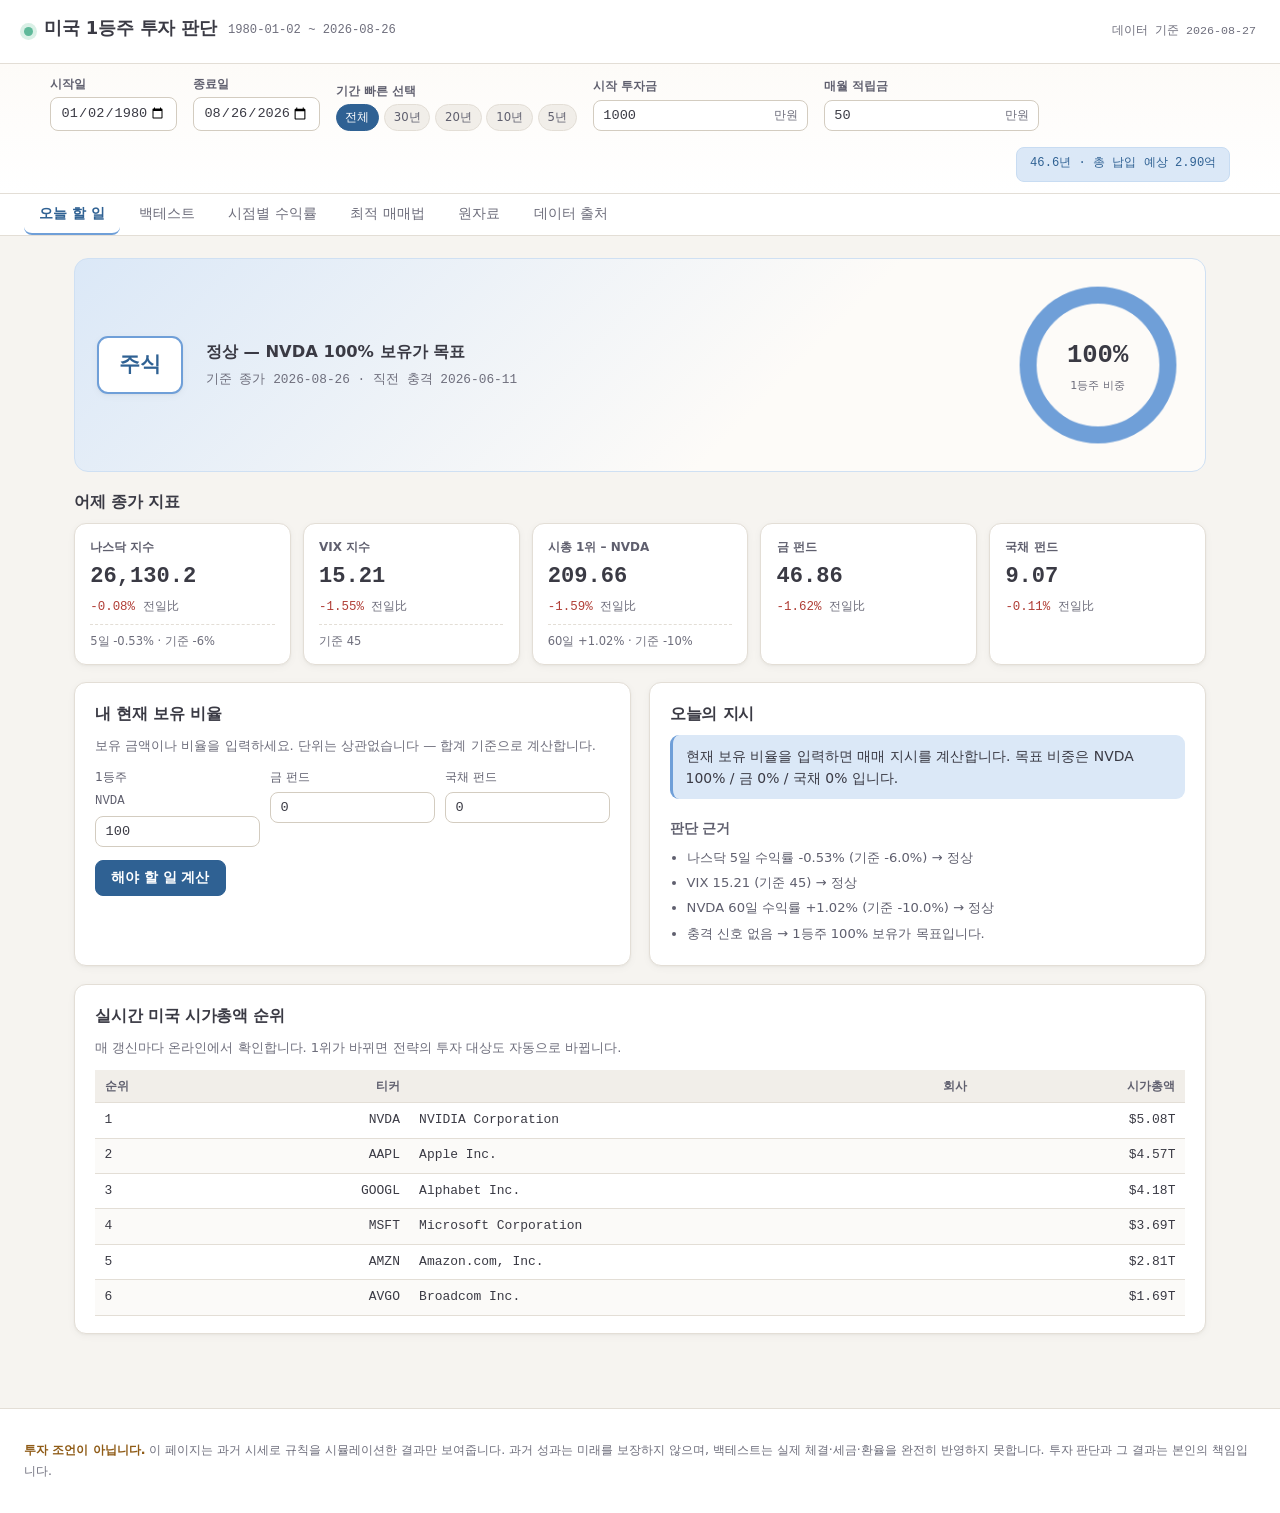
==== docs/index.html @ 1fb5ade5 "GitHub Pages 배포: 백테스트 엔진을 브라우저로 이식 Pages 는 정적 파일만 서빙하므로 Flask API 를 쓸 수 없습니다. 결과를 미리 구워 박제하면 파라미터를 못" ====
<!doctype html>
<html lang="ko">
<head>
<meta charset="utf-8">
<meta name="viewport" content="width=device-width, initial-scale=1">
<title>1등주 투자 판단 대시보드</title>
<link rel="stylesheet" href="style.css">
</head>
<body>

<header class="topbar">
  <div class="brand">
    <span class="dot"></span>
    <h1>미국 1등주 투자 판단</h1>
    <span class="sub" id="panelRange">데이터 적재 중…</span>
  </div>
  <div class="topActions">
    <span class="built" id="builtAt"></span>
    <button id="btnRefresh" class="ghost">시세 새로 받기</button>
  </div>
</header>

<div class="settings">
  <div class="settingsInner">
    <label class="setField"><span>시작일</span>
      <input type="date" id="gStart"></label>
    <label class="setField"><span>종료일</span>
      <input type="date" id="gEnd"></label>
    <div class="setField" style="min-width:auto">
      <span>기간 빠른 선택</span>
      <div class="quick" id="quickRange">
        <button data-years="0">전체</button>
        <button data-years="30">30년</button>
        <button data-years="20">20년</button>
        <button data-years="10">10년</button>
        <button data-years="5">5년</button>
      </div>
    </div>
    <label class="setField"><span>시작 투자금</span>
      <div class="unit"><input type="number" id="gInitial" min="0" step="10" value="1000"><em>만원</em></div></label>
    <label class="setField"><span>매월 적립금</span>
      <div class="unit"><input type="number" id="gMonthly" min="0" step="10" value="50"><em>만원</em></div></label>
    <div class="setSummary" id="setSummary">–</div>
  </div>
</div>

<nav class="tabs">
  <button class="tab active" data-tab="today">오늘 할 일</button>
  <button class="tab" data-tab="backtest">백테스트</button>
  <button class="tab" data-tab="timeline">시점별 수익률</button>
  <button class="tab" data-tab="best">최적 매매법</button>
  <button class="tab" data-tab="raw">원자료</button>
  <button class="tab" data-tab="data">데이터 출처</button>
</nav>

<main>

<!-- ══════════════════════════════════════ 오늘 할 일 ══════════════════════ -->
<section class="panel active" id="tab-today">

  <div class="stateHero" id="stateHero">
    <div class="stateBadge" id="stateBadge">…</div>
    <div class="stateText">
      <div class="stateLine" id="stateLine">불러오는 중…</div>
      <div class="stateMeta" id="stateMeta"></div>
    </div>
    <div class="targetRing">
      <canvas id="ringCanvas" width="180" height="180"></canvas>
      <div class="ringLabel"><span id="ringPct">–</span><small>1등주 비중</small></div>
    </div>
  </div>

  <h2>어제 종가 지표</h2>
  <div class="cards" id="indicatorCards"></div>

  <div class="split">
    <div class="box">
      <h2>내 현재 보유 비율</h2>
      <p class="hint">보유 금액이나 비율을 입력하세요. 단위는 상관없습니다 — 합계 기준으로 계산합니다.</p>
      <div class="holdRow">
        <label>1등주 <span id="holdLeaderName" class="mono"></span>
          <input type="number" id="hStock" value="100" min="0" step="any"></label>
        <label>금 펀드
          <input type="number" id="hGold" value="0" min="0" step="any"></label>
        <label>국채 펀드
          <input type="number" id="hBond" value="0" min="0" step="any"></label>
      </div>
      <button id="btnCalcAction" class="primary">해야 할 일 계산</button>
    </div>

    <div class="box">
      <h2>오늘의 지시</h2>
      <ul class="actions" id="actionList"></ul>
      <h3>판단 근거</h3>
      <ul class="reasons" id="reasonList"></ul>
    </div>
  </div>

  <div class="box">
    <h2>실시간 미국 시가총액 순위</h2>
    <p class="hint">매 갱신마다 온라인에서 확인합니다. 1위가 바뀌면 전략의 투자 대상도 자동으로 바뀝니다.</p>
    <table class="tbl" id="capTable"><tbody></tbody></table>
  </div>
</section>

<!-- ══════════════════════════════════════ 백테스트 ═══════════════════════ -->
<section class="panel" id="tab-backtest">
  <div class="box controls">
    <h2>매매 규칙</h2>
    <div class="presets" id="presetRow"></div>
    <p class="hint" id="presetNote"></p>
    <div class="grid" id="paramGrid"></div>
    <div class="ctlRow">
      <button id="btnRun" class="primary">백테스트 실행</button>
      <button id="btnReset" class="ghost">규칙 기본값</button>
      <span class="hint" id="btStatus"></span>
    </div>
    <p class="hint">기간·투자금·적립금은 위쪽 <b>공통 설정</b>에서 바꿉니다.</p>
  </div>

  <div class="metrics" id="btMetrics"></div>

  <div class="box">
    <div class="chartHead">
      <h2>자산 성장 곡선</h2>
      <div class="legend" id="chartLegend"></div>
      <label class="chk"><input type="checkbox" id="logScale" checked> 로그 축</label>
    </div>
    <canvas id="mainChart" height="380"></canvas>
    <p class="hint">회색 음영은 회피(금·국채) 구간입니다. 차트를 클릭하면 그 시점부터 시작했을 때의 성과를 계산합니다.</p>
  </div>

  <div class="box" id="pointBox" hidden>
    <h2>선택 시점 <span id="pointDate" class="mono"></span> 부터 시작했다면</h2>
    <div class="metrics" id="pointMetrics"></div>
  </div>

  <div class="box">
    <h2>연도별 성과</h2>
    <canvas id="yearChart" height="200"></canvas>
  </div>

  <div class="box">
    <h2>10년 단위로 쪼개보면</h2>
    <p class="hint">전체 기간 숫자 하나는 많은 것을 숨깁니다. 이 표가 진짜 이야기입니다.</p>
    <div class="scroll"><table class="tbl" id="decadeTable"></table></div>
  </div>

  <div class="box">
    <h2>최근 매매 내역</h2>
    <div class="scroll"><table class="tbl" id="tradeTable"></table></div>
  </div>
</section>

<!-- ══════════════════════════════════════ 시점별 ═════════════════════════ -->
<section class="panel" id="tab-timeline">
  <div class="box">
    <h2>언제 시작했느냐에 따른 결과</h2>
    <p class="hint">각 연도 첫 거래일에 1천만원으로 시작하고 매월 50만원씩 적립했을 때, 오늘까지의 결과입니다.
      행을 클릭하면 상세를 봅니다. 맨 오른쪽 <b>차이</b> 열은 최종 평가액 기준이고,
      <b>전략 CAGR</b> 은 시간가중이라 두 값의 승패가 갈릴 수 있습니다 —
      계좌가 가장 컸던 시기에 어느 쪽이 잘했느냐의 차이입니다.</p>
    <button id="btnTimeline" class="primary">계산하기</button>
    <span class="hint" id="tlStatus"></span>
    <div class="scroll"><table class="tbl" id="timelineTable"></table></div>
  </div>
</section>

<!-- ══════════════════════════════════════ 최적 매매법 ════════════════════ -->
<section class="panel" id="tab-best">
  <div class="box">
    <h2>과거 기록이 지지하는 매매법</h2>
    <p class="hint">
      학습구간에서만 규칙을 찾고, 탐색이 한 번도 보지 않은 검증구간에서 다시 채점했습니다.
      두 구간 모두에서 살아남은 규칙만 위에 옵니다.
    </p>
    <div id="optSummary"></div>
    <div id="verdict"></div>
    <h3>목표별 최적 규칙</h3>
    <div class="metrics" id="pickCards"></div>
    <h3>수익과 낙폭의 맞바꿈 (파레토 프론티어)</h3>
    <canvas id="frontierChart" height="300"></canvas>
    <p class="hint">점 하나가 규칙 하나입니다. 오른쪽 위로 갈수록 좋습니다.
      ✕ 는 아무 규칙 없이 그냥 들고 있었을 때의 위치입니다.</p>
    <h3>검증구간까지 살아남은 상위 규칙</h3>
    <div class="scroll"><table class="tbl" id="optTable"></table></div>
  </div>
  <div class="box">
    <h2>아무것도 하지 않았다면 (벤치마크)</h2>
    <div class="scroll"><table class="tbl" id="benchTable"></table></div>
  </div>
</section>

<!-- ══════════════════════════════════════ 원자료 ═════════════════════════ -->
<section class="panel" id="tab-raw">
  <div class="box">
    <h2>날짜별 지표 원자료</h2>
    <p class="hint">모든 값은 <b>종가</b> 기준입니다. 각 지표마다 종가 · <b>전일 대비</b> ·
      <b>최고점 대비</b>(그 지표의 역대 최고 종가 대비 몇 % 아래인지)를 보여줍니다.
      1등주는 종목이 바뀌므로 <b>해당 종목 자신의 기록</b>에 대해 계산합니다.
      최고점은 보고 있는 구간이 아니라 <b>전체 기록</b> 기준이라, 페이지를 넘겨도 뜻이 같습니다.</p>
    <div class="rawBar">
      <label class="setField"><span>표시 시작일</span><input type="date" id="rawStart"></label>
      <label class="setField"><span>표시 종료일</span><input type="date" id="rawEnd"></label>
      <label class="setField"><span>한 페이지</span>
        <select id="rawPer">
          <option value="50">50행</option>
          <option value="100" selected>100행</option>
          <option value="250">250행</option>
          <option value="500">500행</option>
        </select></label>
      <button id="rawLoad" class="primary">불러오기</button>
      <button id="rawCsv" class="ghost">CSV 내려받기</button>
      <span class="hint" id="rawStatus"></span>
    </div>
    <p class="hint">
      <span class="dot-sig s"></span>보라색 행 = 그날 종가 기준 <b>회피 신호</b>,
      <span class="dot-sig t"></span>붉은 행 = <b>1등주 급락 신호</b>.
      신호는 위쪽 매매 규칙 설정을 따릅니다.
    </p>
    <div class="scroll"><table class="tbl" id="rawTable"></table></div>
    <div class="pager" id="rawPager"></div>
  </div>
</section>

<!-- ══════════════════════════════════════ 데이터 ═════════════════════════ -->
<section class="panel" id="tab-data">
  <div class="box">
    <h2>지표 원천</h2>
    <p class="hint" id="provider"></p>
    <div class="scroll"><table class="tbl" id="provTable"></table></div>
  </div>
  <div class="box warn">
    <h2>데이터에 대한 정직한 한계</h2>
    <ul id="caveatList"></ul>
  </div>
  <div class="box">
    <h2>시가총액 1위 교체 이력</h2>
    <p class="hint" id="leaderNote"></p>
    <div class="scroll"><table class="tbl" id="leaderTable"></table></div>
  </div>
</section>

</main>

<footer>
  <p><strong>투자 조언이 아닙니다.</strong> 이 페이지는 과거 시세로 규칙을 시뮬레이션한 결과만 보여줍니다.
     과거 성과는 미래를 보장하지 않으며, 백테스트는 실제 체결·세금·환율을 완전히 반영하지 못합니다.
     투자 판단과 그 결과는 본인의 책임입니다.</p>
</footer>

<script src="engine.js"></script>
<script src="backend.js"></script>
<script src="app.js"></script>
</body>
</html>
---- docs/style.css ----
:root{
  /* ── pastel surfaces ─────────────────────────────────────── */
  --bg:#f6f4f0;          /* warm paper */
  --bg2:#ffffff;         /* cards */
  --bg3:#f1eee9;         /* inset panels */
  --line:#e3ded6;
  --line2:#d3ccc0;

  /* text kept dark enough to read comfortably on the pastels */
  --fg:#3a3a44;          /* 10.2:1 on --bg */
  --fg2:#5f5f6e;         /*  6.4:1 */
  --fg3:#6e6e7c;         /*  4.6:1 - the small print still has to clear AA */

  /* Two shades per hue. The pastel is for fills, borders and chart bands; the
     -ink pair is what any *text* or thin chart line uses, because a 2.4:1
     peach on white is a pretty colour and an unreadable number. */
  --accent:#6f9fd8;      --accent-ink:#2f6193;   /* sky   – 주식 / 기본 */
  --accent-soft:#dbe8f7;
  --accent2:#5fb99a;     --accent2-ink:#2b7a5f;  /* mint  – 국채 / 좋음 */
  --accent2-soft:#d9f0e6;
  --shelter:#9b8ed4;     --shelter-ink:#5b4c9b;  /* lavender – 회피 */
  --shelter-soft:#e6e1f7;
  --warn:#d99b56;        --warn-ink:#8f5b16;     /* peach – 주의 / 금 */
  --warn-soft:#fbe9d6;
  --up:#4aa383;          --up-ink:#1f7757;
  --up-soft:#dcf0e8;
  --down:#d4756f;        --down-ink:#b03d35;
  --down-soft:#fadfdd;
  --gold:#c9a961;

  --shadow:0 1px 2px rgba(60,50,40,.05), 0 2px 8px rgba(60,50,40,.04);
  --mono:ui-monospace,"SF Mono",Menlo,Consolas,"D2Coding",monospace;
}
*{box-sizing:border-box}
html,body{margin:0;padding:0}
body{
  background:var(--bg); color:var(--fg);
  font-family:Pretendard,-apple-system,BlinkMacSystemFont,"Malgun Gothic","맑은 고딕",
    "Apple SD Gothic Neo",system-ui,sans-serif;
  font-size:15px; line-height:1.62; -webkit-font-smoothing:antialiased;
}
h1,h2,h3,h4{margin:0 0 .5rem; font-weight:650; letter-spacing:-.012em}
h1{font-size:1.12rem}
h2{font-size:1rem}
h3{font-size:.85rem; color:var(--fg2); margin-top:1.1rem}
.mono{font-family:var(--mono)}
.hint{color:var(--fg3); font-size:.82rem; margin:.25rem 0 .75rem}
.hint b{color:var(--fg2)}

/* ── top bar ───────────────────────────────────────────────── */
.topbar{
  display:flex; justify-content:space-between; align-items:center;
  padding:.8rem 1.5rem; border-bottom:1px solid var(--line);
  background:var(--bg2); position:sticky; top:0; z-index:30;
}
.brand{display:flex; align-items:center; gap:.7rem}
.dot{width:9px;height:9px;border-radius:50%;background:var(--accent2);
  box-shadow:0 0 0 4px var(--accent2-soft)}
.brand .sub{color:var(--fg3); font-size:.76rem; font-family:var(--mono)}

/* ── global investment settings ────────────────────────────── */
.settings{
  background:linear-gradient(180deg,#fdfbf8,var(--bg2));
  border-bottom:1px solid var(--line); padding:.7rem 1.5rem;
  position:sticky; top:56px; z-index:29;
}
.settingsInner{
  max-width:1180px; margin:0 auto;
  display:flex; gap:1rem; align-items:flex-end; flex-wrap:wrap;
}
.setField{display:flex; flex-direction:column; gap:.22rem; min-width:118px}
.setField > span{font-size:.72rem; color:var(--fg2); font-weight:600}
.setField .unit{position:relative; display:flex; align-items:center}
.setField .unit input{padding-right:2.4rem}
.setField .unit em{
  position:absolute; right:.6rem; font-style:normal; font-size:.74rem;
  color:var(--fg3); pointer-events:none;
}
.quick{display:flex; gap:.3rem; flex-wrap:wrap}
.quick button{
  padding:.3rem .55rem; font-size:.73rem; border-radius:14px;
  background:var(--bg3); border:1px solid var(--line); color:var(--fg2);
}
.quick button:hover{background:var(--accent-soft); border-color:var(--accent)}
.quick button.on{background:var(--accent-ink); border-color:var(--accent-ink); color:#fff}
.setSummary{
  margin-left:auto; font-size:.76rem; color:var(--accent-ink);
  background:var(--accent-soft); border:1px solid #c8dcf2;
  padding:.42rem .8rem; border-radius:8px; font-family:var(--mono);
}

/* ── tabs ──────────────────────────────────────────────────── */
.tabs{
  display:flex; gap:.2rem; padding:0 1.5rem; background:var(--bg2);
  border-bottom:1px solid var(--line); position:sticky; top:118px; z-index:28;
  overflow-x:auto;
}
.tab{
  background:none; border:0; border-bottom:2.5px solid transparent;
  color:var(--fg3); padding:.62rem .95rem; cursor:pointer; font-size:.88rem;
  font-family:inherit; white-space:nowrap; font-weight:500;
}
.tab:hover{color:var(--fg2); background:var(--bg3)}
.tab.active{color:var(--accent-ink); border-bottom-color:var(--accent); font-weight:650}

main{max-width:1180px; margin:0 auto; padding:1.4rem 1.5rem 2rem}
.panel{display:none}
.panel.active{display:block}

.box{
  background:var(--bg2); border:1px solid var(--line); border-radius:12px;
  padding:1.1rem 1.25rem; margin-bottom:1.1rem; box-shadow:var(--shadow);
}
.box.warn{border-color:#ecd9bd; background:#fdf8f0}
.split{display:grid; grid-template-columns:1fr 1fr; gap:1.1rem}
@media(max-width:860px){.split{grid-template-columns:1fr}}

/* ── state hero ────────────────────────────────────────────── */
.stateHero{
  display:flex; align-items:center; gap:1.4rem; flex-wrap:wrap;
  background:linear-gradient(135deg,var(--accent-soft),#fdfbf8 62%);
  border:1px solid #cfe0f3; border-radius:14px; padding:1.3rem 1.4rem;
  margin-bottom:1.1rem;
}
.stateBadge{
  font-size:1.3rem; font-weight:700; padding:.65rem 1.25rem; border-radius:11px;
  background:var(--bg2); border:2px solid var(--accent); color:var(--accent-ink);
  white-space:nowrap; box-shadow:var(--shadow);
}
.stateBadge.shelter{border-color:var(--shelter); color:var(--shelter-ink)}
.stateBadge.partial{border-color:var(--warn); color:var(--warn-ink)}
.stateText{flex:1; min-width:250px}
.stateLine{font-size:1.02rem; font-weight:600}
.stateMeta{color:var(--fg3); font-size:.8rem; font-family:var(--mono); margin-top:.28rem}
.targetRing{position:relative; width:170px; height:170px}
.ringLabel{
  position:absolute; inset:0; display:flex; flex-direction:column;
  align-items:center; justify-content:center; pointer-events:none;
}
.ringLabel span{font-size:1.6rem; font-weight:700; font-family:var(--mono)}
.ringLabel small{color:var(--fg3); font-size:.7rem}

/* ── indicator cards ───────────────────────────────────────── */
.cards{display:grid; grid-template-columns:repeat(auto-fit,minmax(190px,1fr));
  gap:.75rem; margin-bottom:1.1rem}
.card{
  background:var(--bg2); border:1px solid var(--line); border-radius:12px;
  padding:.85rem .95rem; box-shadow:var(--shadow);
}
.card.hit{border-color:var(--down); background:var(--down-soft)}
.card .k{color:var(--fg2); font-size:.75rem; font-weight:600}
.card .v{font-size:1.38rem; font-weight:700; font-family:var(--mono); margin:.12rem 0}
.card .d{font-size:.78rem; font-family:var(--mono)}
.card .rule{color:var(--fg3); font-size:.72rem; margin-top:.45rem;
  border-top:1px dashed var(--line); padding-top:.4rem}
.up{color:var(--up-ink)} .down{color:var(--down-ink)} .warnc{color:var(--warn-ink)}
.tag{display:inline-block; font-size:.67rem; padding:.05rem .42rem; border-radius:5px;
  background:var(--bg3); color:var(--fg3); margin-left:.3rem; font-family:var(--mono)}
.tag.proxy{background:var(--warn-soft); color:var(--warn-ink)}

/* ── forms ─────────────────────────────────────────────────── */
.holdRow{display:grid; grid-template-columns:repeat(3,1fr); gap:.6rem; margin-bottom:.8rem}
.holdRow label,.ctlRow label,.grid label{
  display:flex; flex-direction:column; gap:.24rem; font-size:.77rem; color:var(--fg2)}
input,select{
  background:var(--bg2); border:1px solid var(--line2); color:var(--fg);
  border-radius:8px; padding:.44rem .6rem; font-family:var(--mono); font-size:.85rem;
  width:100%;
}
input:focus,select:focus{outline:none; border-color:var(--accent);
  box-shadow:0 0 0 3px var(--accent-soft)}
button{font-family:inherit; cursor:pointer; border-radius:8px; font-size:.85rem;
  padding:.5rem .95rem; border:1px solid var(--line2); background:var(--bg2);
  color:var(--fg2); transition:background .12s,border-color .12s}
button.primary{background:var(--accent-ink); border-color:var(--accent-ink); color:#fff; font-weight:600}
button.primary:hover{background:#25527f}
button.ghost:hover{background:var(--bg3); color:var(--fg)}

.actions{list-style:none; padding:0; margin:0}
.actions li{
  padding:.6rem .8rem; border-radius:9px; margin-bottom:.45rem; font-size:.87rem;
  border-left:3px solid var(--fg3); background:var(--bg3);
}
.actions li.buy{border-left-color:var(--up); background:var(--up-soft)}
.actions li.sell{border-left-color:var(--down); background:var(--down-soft)}
.actions li.hold{border-left-color:var(--accent2); background:var(--accent2-soft)}
.actions li.info{border-left-color:var(--accent); background:var(--accent-soft)}
.reasons{margin:.3rem 0 0; padding-left:1.05rem; color:var(--fg2); font-size:.82rem}
.reasons li{margin-bottom:.25rem}

/* ── metrics ───────────────────────────────────────────────── */
.metrics{display:grid; grid-template-columns:repeat(auto-fit,minmax(152px,1fr));
  gap:.7rem; margin-bottom:1.1rem}
.metric{background:var(--bg2); border:1px solid var(--line); border-radius:11px;
  padding:.72rem .85rem; box-shadow:var(--shadow)}
.metric .k{color:var(--fg2); font-size:.72rem; font-weight:600}
.metric .v{font-size:1.14rem; font-weight:700; font-family:var(--mono)}
.metric .s{font-size:.71rem; color:var(--fg3); font-family:var(--mono)}

/* ── presets ───────────────────────────────────────────────── */
.presets{display:flex; gap:.5rem; flex-wrap:wrap; margin-bottom:.4rem}
.preset{
  background:var(--bg3); border:1px solid var(--line); color:var(--fg2);
  padding:.45rem .85rem; border-radius:20px; font-size:.8rem; text-align:left;
}
.preset:hover{background:var(--accent-soft); border-color:var(--accent)}
.preset.on{background:var(--accent-ink); border-color:var(--accent-ink); color:#fff; font-weight:600}
.preset small{display:block; font-size:.67rem; opacity:.8; font-family:var(--mono)}

/* ── verdict callout ───────────────────────────────────────── */
.verdict{border-left:3px solid var(--accent); background:var(--accent-soft);
  padding:.85rem 1rem; border-radius:0 10px 10px 0; margin:.8rem 0; font-size:.87rem}
.verdict h4{margin:0 0 .4rem; font-size:.88rem; color:var(--accent-ink)}
.verdict.caution{border-left-color:var(--warn); background:var(--warn-soft)}
.verdict.caution h4{color:var(--warn-ink)}
.verdict ul{margin:.4rem 0 0; padding-left:1.05rem; color:var(--fg2)}
.verdict li{margin-bottom:.32rem}
.pickCard{border-left:3px solid var(--accent2)}
.pickCard .p{font-family:var(--mono); font-size:.67rem; color:var(--fg3);
  margin-top:.4rem; line-height:1.45; word-break:break-all}

/* ── charts ────────────────────────────────────────────────── */
.chartHead{display:flex; align-items:center; gap:1rem; flex-wrap:wrap; margin-bottom:.6rem}
.chartHead h2{margin:0}
.legend{display:flex; gap:.8rem; flex-wrap:wrap; font-size:.76rem; color:var(--fg2)}
.legend i{display:inline-block; width:13px; height:3px; border-radius:2px;
  margin-right:.3rem; vertical-align:middle}
.chk{font-size:.78rem; color:var(--fg2); display:flex; align-items:center; gap:.3rem}
.chk input{width:auto}
canvas{width:100%; display:block; cursor:crosshair}

/* ── tables ────────────────────────────────────────────────── */
.scroll{overflow-x:auto; border-radius:9px}
.tbl{width:100%; border-collapse:collapse; font-size:.81rem}
.tbl th,.tbl td{padding:.42rem .6rem; text-align:right; border-bottom:1px solid var(--line);
  white-space:nowrap}
.tbl th{color:var(--fg2); font-weight:650; font-size:.73rem;
  position:sticky; top:0; background:var(--bg3); z-index:1}
.tbl td:first-child,.tbl th:first-child{text-align:left}
.tbl td{font-family:var(--mono)}
.tbl tbody tr:nth-child(even){background:#fbfaf8}
.tbl tbody tr:hover{background:var(--accent-soft)}
.tbl tr.clickable{cursor:pointer}
.tbl tr.best td{background:var(--accent2-soft)}
.tbl th.grp{background:var(--bg3); border-bottom:2px solid var(--line2);
  text-align:center; color:var(--fg2)}
.tbl th.grp.nq{background:var(--accent-soft)}
.tbl th.grp.vx{background:var(--shelter-soft)}
.tbl th.grp.ld{background:var(--accent2-soft)}
.tbl th.grp.gd{background:var(--warn-soft)}
.tbl th.grp.bd{background:#e8f0ea}
.tbl td.sep,.tbl th.sep{border-left:1px solid var(--line)}
.tbl tr.sig td{background:var(--down-soft)}
.tbl tr.sig:hover td{background:#f7d2cf}

.controls .grid{display:grid; grid-template-columns:repeat(auto-fit,minmax(158px,1fr));
  gap:.6rem; margin-bottom:.9rem}
.ctlRow{display:flex; gap:.7rem; align-items:flex-end; flex-wrap:wrap}

/* ── raw tab ───────────────────────────────────────────────── */
.rawBar{display:flex; gap:.7rem; align-items:flex-end; flex-wrap:wrap; margin-bottom:.8rem}
.pager{display:flex; gap:.4rem; align-items:center; justify-content:center;
  margin-top:.85rem; font-size:.8rem; color:var(--fg2); flex-wrap:wrap}
.pager button{padding:.35rem .7rem; font-size:.8rem}
.pager button:disabled{opacity:.35; cursor:default}
.pager input{width:5rem; text-align:center}
.peakbar{
  display:inline-block; height:5px; border-radius:3px; vertical-align:middle;
  margin-left:.35rem; background:var(--down); opacity:.55; min-width:1px;
}
.dot-sig{display:inline-block; width:7px; height:7px; border-radius:50%; margin-right:.3rem}
.dot-sig.s{background:var(--shelter-ink)}
.dot-sig.t{background:var(--down-ink)}

footer{
  border-top:1px solid var(--line); margin-top:1.5rem; padding:1.2rem 1.5rem;
  color:var(--fg3); font-size:.78rem; background:var(--bg2);
}
footer strong{color:var(--warn-ink)}
.spinner{display:inline-block; width:11px; height:11px; border:2px solid var(--line);
  border-top-color:var(--accent); border-radius:50%; animation:spin .7s linear infinite}
@keyframes spin{to{transform:rotate(360deg)}}

@media(max-width:760px){
  .tabs{top:auto; position:static}
  .settings{position:static}
  .setSummary{margin-left:0}
}

.topActions{display:flex; align-items:center; gap:.7rem}
.built{font-size:.73rem; color:var(--fg3); font-family:var(--mono)}
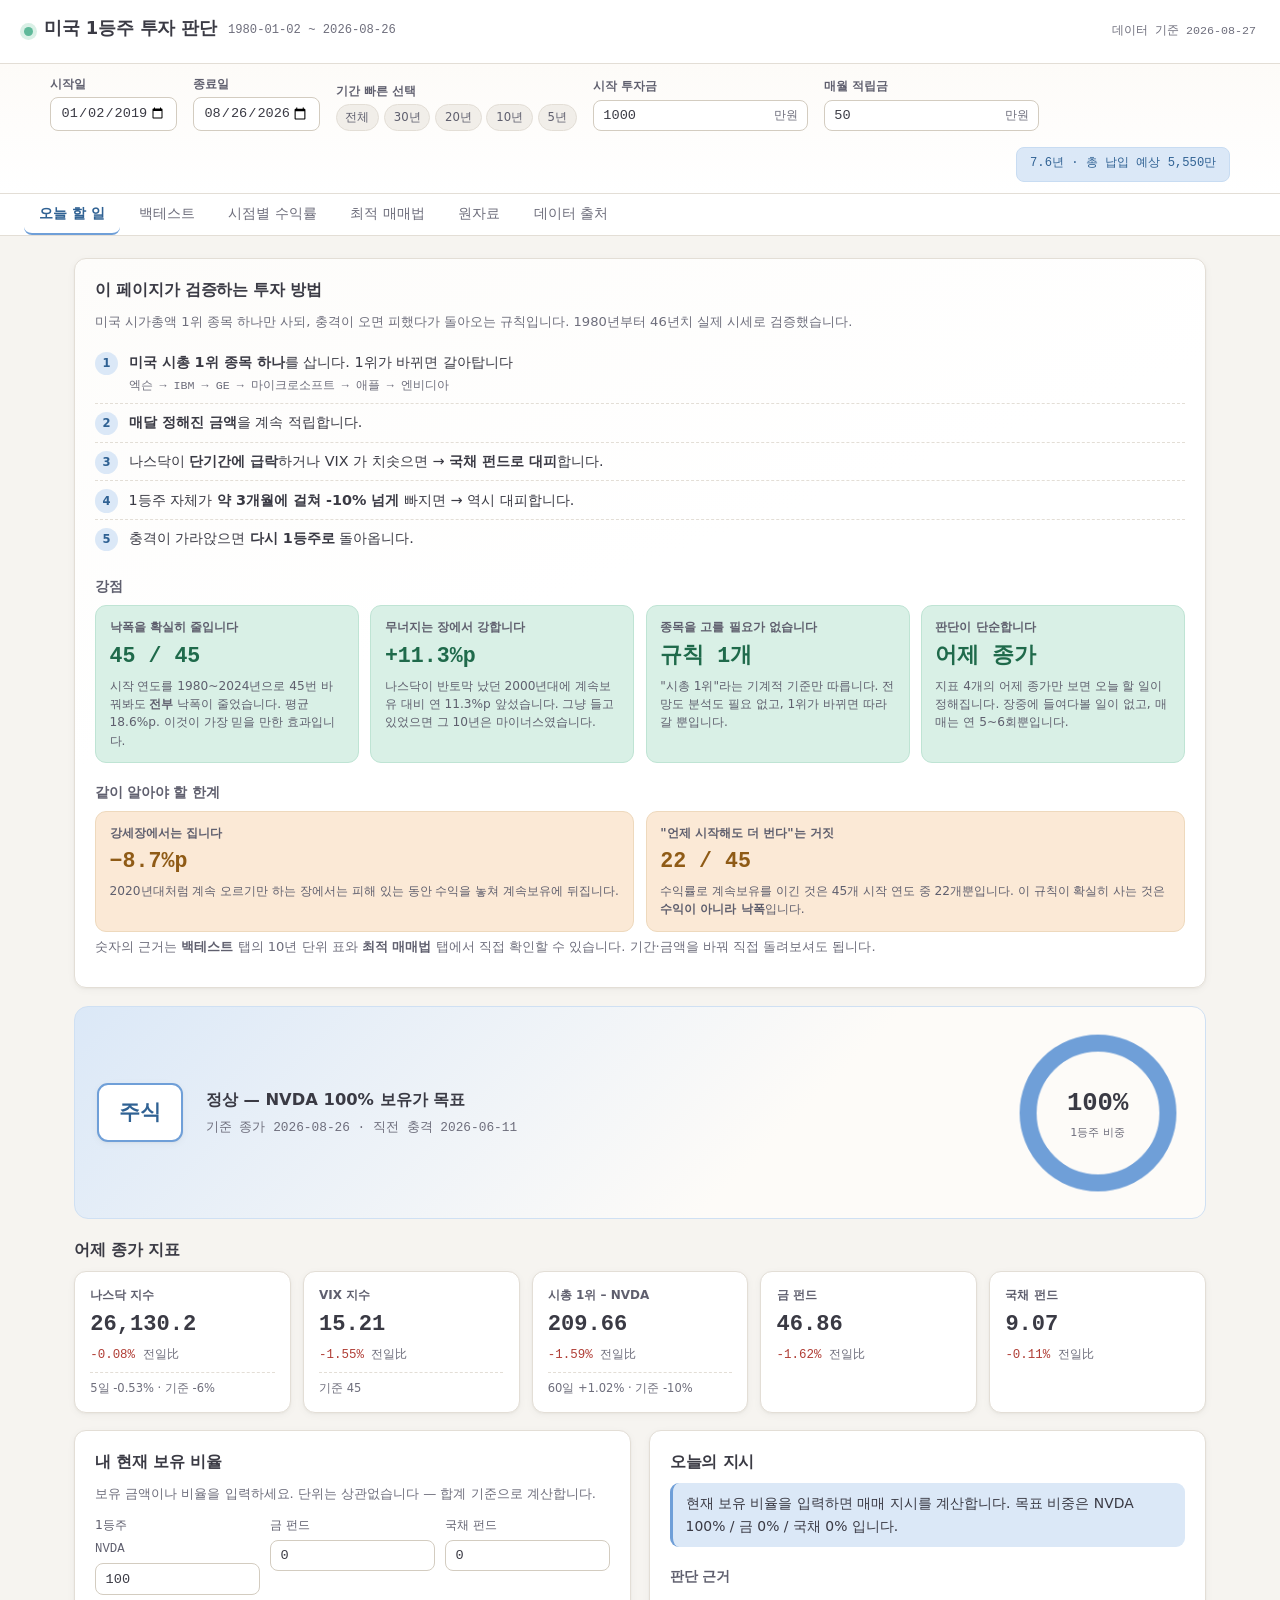
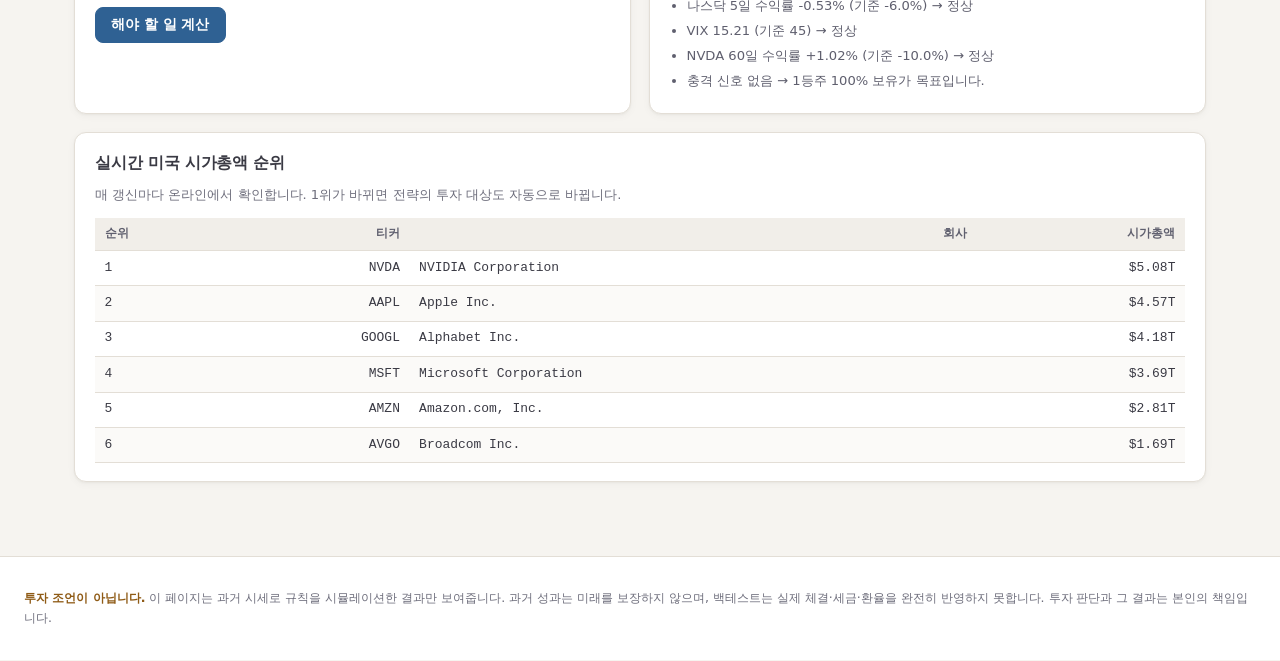
==== commit 6fa46421: "메인 설명 섹션 · 기본 기간 2019년 · 원자료 VIX 종가만 메인 설명 - 첫 화면에 규칙 5줄(1등주 매수 → 적립 → 충격 시 국채 대피 → 1등주 급락 시   대피 → " ====
--- a/docs/index.html
+++ b/docs/index.html
@@ -58,6 +58,68 @@
 <!-- ══════════════════════════════════════ 오늘 할 일 ══════════════════════ -->
 <section class="panel active" id="tab-today">
 
+  <div class="box intro">
+    <h2>이 페이지가 검증하는 투자 방법</h2>
+    <p class="hint">미국 시가총액 1위 종목 하나만 사되, 충격이 오면 피했다가 돌아오는
+      규칙입니다. 1980년부터 46년치 실제 시세로 검증했습니다.</p>
+
+    <ol class="howList">
+      <li><b>미국 시총 1위 종목 하나</b>를 삽니다. 1위가 바뀌면 갈아탑니다
+        <span class="flow">엑슨 → IBM → GE → 마이크로소프트 → 애플 → 엔비디아</span></li>
+      <li><b>매달 정해진 금액</b>을 계속 적립합니다.</li>
+      <li>나스닥이 <b>단기간에 급락</b>하거나 VIX 가 치솟으면 → <b>국채 펀드로 대피</b>합니다.</li>
+      <li>1등주 자체가 <b>약 3개월에 걸쳐 -10% 넘게</b> 빠지면 → 역시 대피합니다.</li>
+      <li>충격이 가라앉으면 <b>다시 1등주로</b> 돌아옵니다.</li>
+    </ol>
+
+    <h3>강점</h3>
+    <div class="strengths">
+      <div class="st good">
+        <div class="stk">낙폭을 확실히 줄입니다</div>
+        <div class="stv">45 / 45</div>
+        <div class="sts">시작 연도를 1980~2024년으로 45번 바꿔봐도 <b>전부</b> 낙폭이
+          줄었습니다. 평균 18.6%p. 이것이 가장 믿을 만한 효과입니다.</div>
+      </div>
+      <div class="st good">
+        <div class="stk">무너지는 장에서 강합니다</div>
+        <div class="stv">+11.3%p</div>
+        <div class="sts">나스닥이 반토막 났던 2000년대에 계속보유 대비 연 11.3%p 앞섰습니다.
+          그냥 들고 있었으면 그 10년은 마이너스였습니다.</div>
+      </div>
+      <div class="st good">
+        <div class="stk">종목을 고를 필요가 없습니다</div>
+        <div class="stv">규칙 1개</div>
+        <div class="sts">"시총 1위"라는 기계적 기준만 따릅니다. 전망도 분석도 필요 없고,
+          1위가 바뀌면 따라갈 뿐입니다.</div>
+      </div>
+      <div class="st good">
+        <div class="stk">판단이 단순합니다</div>
+        <div class="stv">어제 종가</div>
+        <div class="sts">지표 4개의 어제 종가만 보면 오늘 할 일이 정해집니다.
+          장중에 들여다볼 일이 없고, 매매는 연 5~6회뿐입니다.</div>
+      </div>
+    </div>
+
+    <h3>같이 알아야 할 한계</h3>
+    <div class="strengths">
+      <div class="st bad">
+        <div class="stk">강세장에서는 집니다</div>
+        <div class="stv">−8.7%p</div>
+        <div class="sts">2020년대처럼 계속 오르기만 하는 장에서는 피해 있는 동안
+          수익을 놓쳐 계속보유에 뒤집니다.</div>
+      </div>
+      <div class="st bad">
+        <div class="stk">"언제 시작해도 더 번다"는 거짓</div>
+        <div class="stv">22 / 45</div>
+        <div class="sts">수익률로 계속보유를 이긴 것은 45개 시작 연도 중 22개뿐입니다.
+          이 규칙이 확실히 사는 것은 <b>수익이 아니라 낙폭</b>입니다.</div>
+      </div>
+    </div>
+    <p class="hint">숫자의 근거는 <b>백테스트</b> 탭의 10년 단위 표와
+      <b>최적 매매법</b> 탭에서 직접 확인할 수 있습니다.
+      기간·금액을 바꿔 직접 돌려보셔도 됩니다.</p>
+  </div>
+
   <div class="stateHero" id="stateHero">
     <div class="stateBadge" id="stateBadge">…</div>
     <div class="stateText">
@@ -156,7 +218,7 @@
 <section class="panel" id="tab-timeline">
   <div class="box">
     <h2>언제 시작했느냐에 따른 결과</h2>
-    <p class="hint">각 연도 첫 거래일에 1천만원으로 시작하고 매월 50만원씩 적립했을 때, 오늘까지의 결과입니다.
+    <p class="hint">각 연도 첫 거래일에 <b>공통 설정</b>의 금액으로 시작해 매월 적립했을 때, 오늘까지의 결과입니다.
       행을 클릭하면 상세를 봅니다. 맨 오른쪽 <b>차이</b> 열은 최종 평가액 기준이고,
       <b>전략 CAGR</b> 은 시간가중이라 두 값의 승패가 갈릴 수 있습니다 —
       계좌가 가장 컸던 시기에 어느 쪽이 잘했느냐의 차이입니다.</p>
@@ -198,7 +260,9 @@
     <p class="hint">모든 값은 <b>종가</b> 기준입니다. 각 지표마다 종가 · <b>전일 대비</b> ·
       <b>최고점 대비</b>(그 지표의 역대 최고 종가 대비 몇 % 아래인지)를 보여줍니다.
       1등주는 종목이 바뀌므로 <b>해당 종목 자신의 기록</b>에 대해 계산합니다.
-      최고점은 보고 있는 구간이 아니라 <b>전체 기록</b> 기준이라, 페이지를 넘겨도 뜻이 같습니다.</p>
+      최고점은 보고 있는 구간이 아니라 <b>전체 기록</b> 기준이라, 페이지를 넘겨도 뜻이 같습니다.
+      <b>VIX 는 종가만</b> 싣습니다 — 가격이 아니라 수준이라, "최고점 대비 -82%"가
+      다른 열과 반대로(변동성이 낮아 좋은 상태) 읽히기 때문입니다.</p>
     <div class="rawBar">
       <label class="setField"><span>표시 시작일</span><input type="date" id="rawStart"></label>
       <label class="setField"><span>표시 종료일</span><input type="date" id="rawEnd"></label>
--- a/docs/style.css
+++ b/docs/style.css
@@ -16,7 +16,7 @@
      peach on white is a pretty colour and an unreadable number. */
   --accent:#6f9fd8;      --accent-ink:#2f6193;   /* sky   – 주식 / 기본 */
   --accent-soft:#dbe8f7;
-  --accent2:#5fb99a;     --accent2-ink:#2b7a5f;  /* mint  – 국채 / 좋음 */
+  --accent2:#5fb99a;     --accent2-ink:#1f6a4b;  /* mint  – 국채 / 좋음 */
   --accent2-soft:#d9f0e6;
   --shelter:#9b8ed4;     --shelter-ink:#5b4c9b;  /* lavender – 회피 */
   --shelter-soft:#e6e1f7;
@@ -289,3 +289,34 @@
 
 .topActions{display:flex; align-items:center; gap:.7rem}
 .built{font-size:.73rem; color:var(--fg3); font-family:var(--mono)}
+
+/* ── 메인 설명 ─────────────────────────────────────────────── */
+.intro{background:linear-gradient(160deg,#fdfcfa,var(--bg2) 45%)}
+.howList{counter-reset:s; list-style:none; padding:0; margin:.6rem 0 0}
+.howList li{
+  counter-increment:s; position:relative; padding:.45rem 0 .45rem 2.1rem;
+  font-size:.9rem; border-bottom:1px dashed var(--line);
+}
+.howList li:last-child{border-bottom:0}
+.howList li::before{
+  content:counter(s); position:absolute; left:0; top:.5rem;
+  width:1.45rem; height:1.45rem; border-radius:50%;
+  background:var(--accent-soft); color:var(--accent-ink);
+  font-size:.72rem; font-weight:700; display:flex;
+  align-items:center; justify-content:center;
+}
+.howList .flow{
+  display:block; font-family:var(--mono); font-size:.73rem;
+  color:var(--fg3); margin-top:.15rem;
+}
+
+.strengths{display:grid; grid-template-columns:repeat(auto-fit,minmax(215px,1fr));
+  gap:.7rem; margin:.5rem 0 .3rem}
+.st{border-radius:11px; padding:.75rem .85rem; border:1px solid var(--line)}
+.st.good{background:var(--accent2-soft); border-color:#bfe4d4}
+.st.bad{background:var(--warn-soft); border-color:#eed9bd}
+.st .stk{font-size:.76rem; font-weight:650; color:var(--fg2)}
+.st .stv{font-size:1.35rem; font-weight:700; font-family:var(--mono); margin:.05rem 0 .2rem}
+.st.good .stv{color:var(--accent2-ink)}
+.st.bad .stv{color:var(--warn-ink)}
+.st .sts{font-size:.76rem; color:var(--fg2); line-height:1.5}
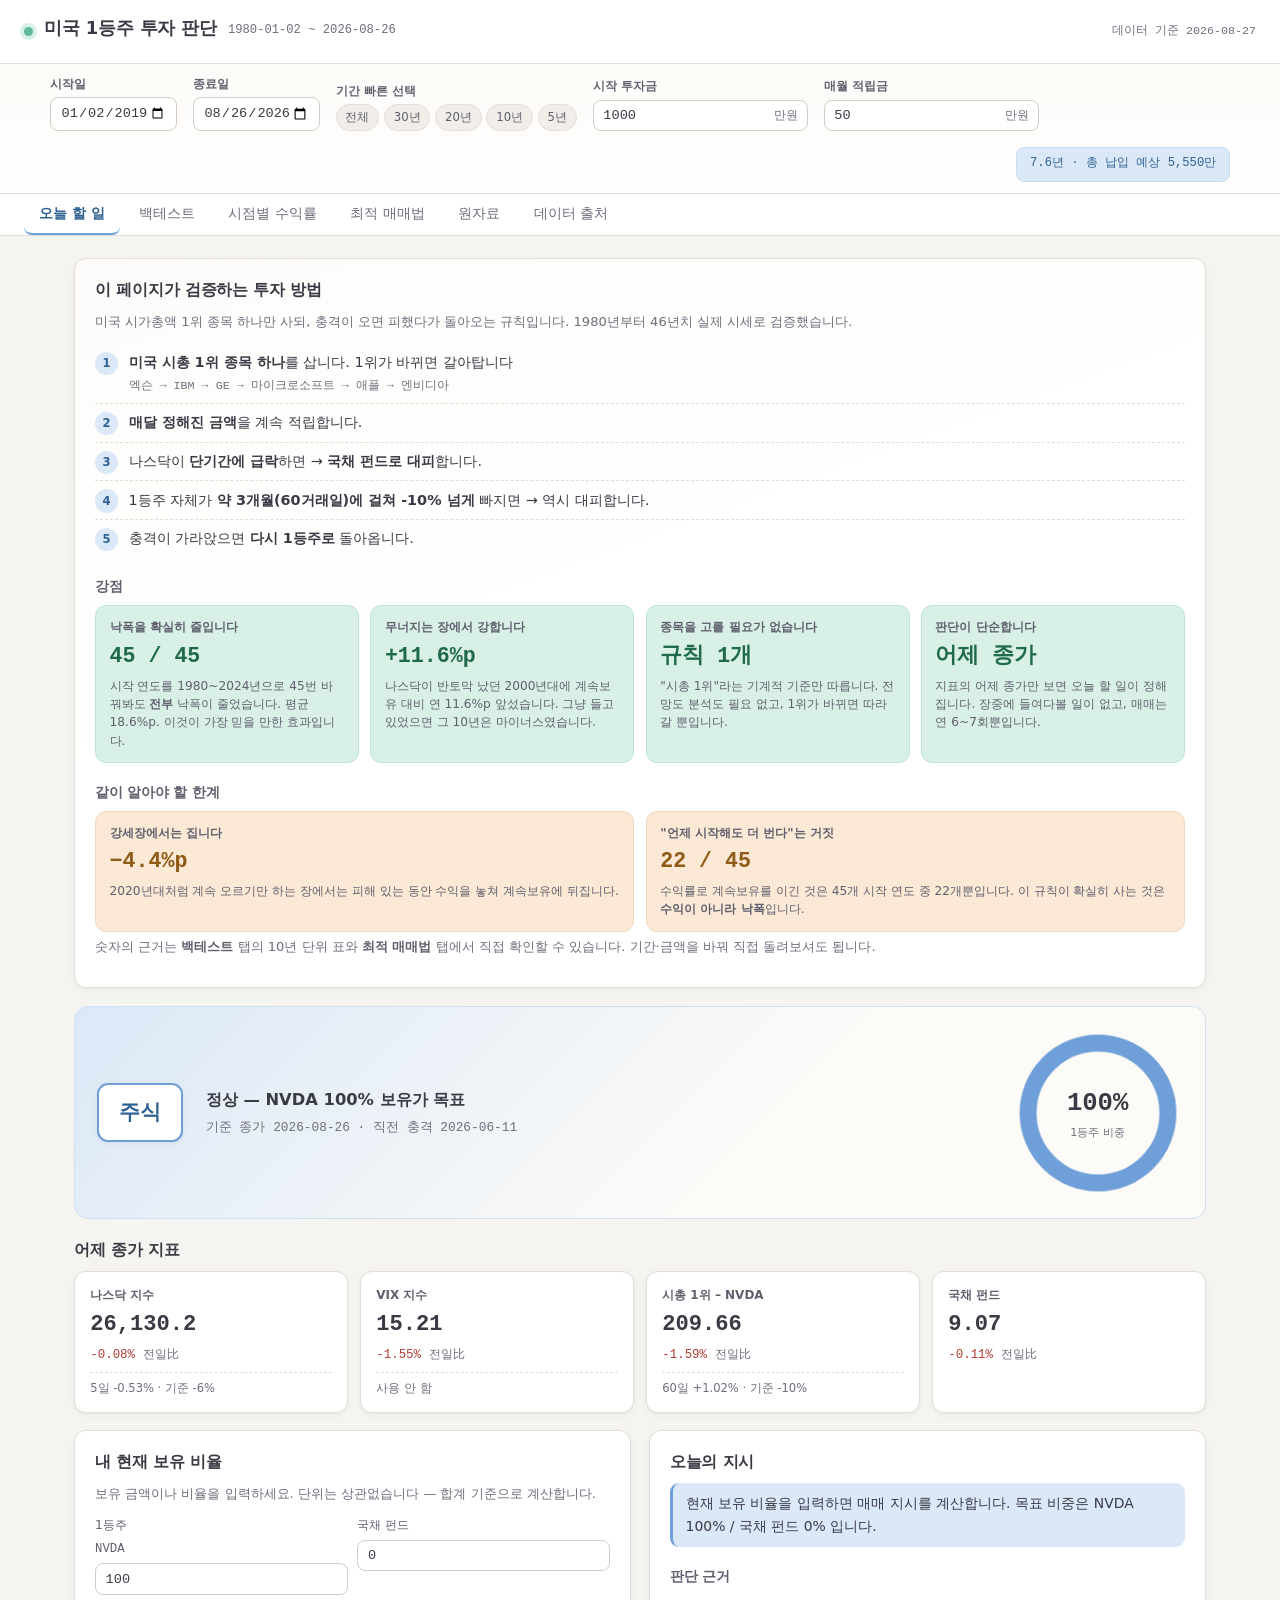
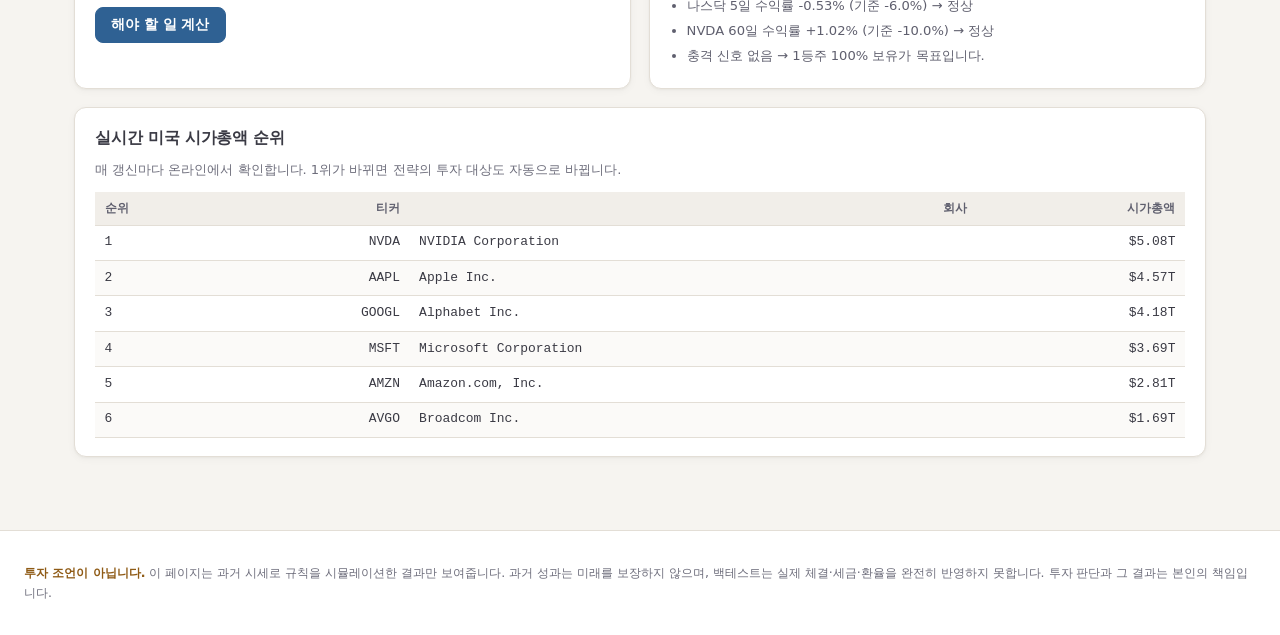
==== commit 768e751f: "금 펀드 제거 · 기본 규칙을 공격으로 · 매매 방법 설명 금 펀드 제거 - 파이프라인 전체에서 뺐습니다. 회피자산은 국채 펀드 하나뿐입니다 - 사유는 남깁니다: 데이터 탭에 '쓰" ====
--- a/docs/index.html
+++ b/docs/index.html
@@ -67,8 +67,8 @@
       <li><b>미국 시총 1위 종목 하나</b>를 삽니다. 1위가 바뀌면 갈아탑니다
         <span class="flow">엑슨 → IBM → GE → 마이크로소프트 → 애플 → 엔비디아</span></li>
       <li><b>매달 정해진 금액</b>을 계속 적립합니다.</li>
-      <li>나스닥이 <b>단기간에 급락</b>하거나 VIX 가 치솟으면 → <b>국채 펀드로 대피</b>합니다.</li>
-      <li>1등주 자체가 <b>약 3개월에 걸쳐 -10% 넘게</b> 빠지면 → 역시 대피합니다.</li>
+      <li>나스닥이 <b>단기간에 급락</b>하면 → <b>국채 펀드로 대피</b>합니다.</li>
+      <li>1등주 자체가 <b>약 3개월(60거래일)에 걸쳐 -10% 넘게</b> 빠지면 → 역시 대피합니다.</li>
       <li>충격이 가라앉으면 <b>다시 1등주로</b> 돌아옵니다.</li>
     </ol>
 
@@ -82,8 +82,8 @@
       </div>
       <div class="st good">
         <div class="stk">무너지는 장에서 강합니다</div>
-        <div class="stv">+11.3%p</div>
-        <div class="sts">나스닥이 반토막 났던 2000년대에 계속보유 대비 연 11.3%p 앞섰습니다.
+        <div class="stv">+11.6%p</div>
+        <div class="sts">나스닥이 반토막 났던 2000년대에 계속보유 대비 연 11.6%p 앞섰습니다.
           그냥 들고 있었으면 그 10년은 마이너스였습니다.</div>
       </div>
       <div class="st good">
@@ -95,8 +95,8 @@
       <div class="st good">
         <div class="stk">판단이 단순합니다</div>
         <div class="stv">어제 종가</div>
-        <div class="sts">지표 4개의 어제 종가만 보면 오늘 할 일이 정해집니다.
-          장중에 들여다볼 일이 없고, 매매는 연 5~6회뿐입니다.</div>
+        <div class="sts">지표의 어제 종가만 보면 오늘 할 일이 정해집니다.
+          장중에 들여다볼 일이 없고, 매매는 연 6~7회뿐입니다.</div>
       </div>
     </div>
 
@@ -104,7 +104,7 @@
     <div class="strengths">
       <div class="st bad">
         <div class="stk">강세장에서는 집니다</div>
-        <div class="stv">−8.7%p</div>
+        <div class="stv">−4.4%p</div>
         <div class="sts">2020년대처럼 계속 오르기만 하는 장에서는 피해 있는 동안
           수익을 놓쳐 계속보유에 뒤집니다.</div>
       </div>
@@ -139,11 +139,9 @@
     <div class="box">
       <h2>내 현재 보유 비율</h2>
       <p class="hint">보유 금액이나 비율을 입력하세요. 단위는 상관없습니다 — 합계 기준으로 계산합니다.</p>
-      <div class="holdRow">
+      <div class="holdRow two">
         <label>1등주 <span id="holdLeaderName" class="mono"></span>
           <input type="number" id="hStock" value="100" min="0" step="any"></label>
-        <label>금 펀드
-          <input type="number" id="hGold" value="0" min="0" step="any"></label>
         <label>국채 펀드
           <input type="number" id="hBond" value="0" min="0" step="any"></label>
       </div>
@@ -167,6 +165,61 @@
 
 <!-- ══════════════════════════════════════ 백테스트 ═══════════════════════ -->
 <section class="panel" id="tab-backtest">
+
+  <div class="box method">
+    <h2>매매 방법 — 실제로 어떻게 사고파는가</h2>
+    <p class="hint">아래 규칙을 그대로 46년치 시세에 적용한 결과가 이 탭의 숫자입니다.
+      파라미터를 바꾸면 즉시 다시 계산됩니다.</p>
+
+    <h3>매일 하는 일은 딱 하나 — "오늘 1등주 비중을 몇 %로 둘까"</h3>
+    <p class="mHint">사고파는 사건을 나열하는 대신 <b>목표 비중</b> 하나로 규칙을 씁니다.
+      그러면 "판 다음 언제 다시 사느냐"가 저절로 풀립니다. 신호가 풀리면 목표가
+      100%로 돌아가고, 포지션은 알아서 복구됩니다.</p>
+    <div class="states">
+      <div class="stt s-stock"><b>주식</b> 1등주 100%<span>충격 신호 없음</span></div>
+      <div class="stt s-part"><b>부분회피</b> <span id="mPartial">–</span><span>1등주만 급락</span></div>
+      <div class="stt s-shel"><b>회피</b> 국채 100%<span>시장 충격</span></div>
+    </div>
+
+    <h3>세 가지 신호</h3>
+    <table class="tbl mTbl"><thead><tr>
+      <th>신호</th><th>보는 것</th><th>발동 조건</th><th>발동하면</th></tr></thead><tbody>
+      <tr><td><b>시장 충격</b></td><td>나스닥 종가</td>
+        <td><span class="mono" id="mNasdaq">–</span></td>
+        <td>국채로 <b>전량</b> 대피</td></tr>
+      <tr><td><b>변동성 충격</b></td><td>VIX 종가</td>
+        <td><span class="mono" id="mVix">–</span></td>
+        <td>국채로 <b>전량</b> 대피</td></tr>
+      <tr><td><b>1등주 급락</b></td><td>그날 1등주 종가</td>
+        <td><span class="mono" id="mTrim">–</span></td>
+        <td>보유의 <span class="mono" id="mFrac">–</span>를 국채로</td></tr>
+    </tbody></table>
+
+    <h3>순서대로 보면</h3>
+    <ol class="steps">
+      <li><b>어제 종가</b>로 위 세 신호를 계산합니다.
+        <span class="note">오늘 장중 가격은 쓰지 않습니다 — 그걸 쓰면 미래를 아는 셈이 됩니다.</span></li>
+      <li>신호에 따라 <b>오늘의 목표 비중</b>을 정합니다.</li>
+      <li>현재 비중이 목표와 <b>2%p 넘게</b> 벌어져 있으면
+        <b>오늘 종가로</b> 그 차이만큼 사고팝니다.
+        <span class="note">2%p 이내면 매매하지 않습니다. 잔돈 때문에 수수료를 내지 않기 위해서입니다.</span></li>
+      <li>대피한 뒤에는 <b><span class="mono" id="mShelter">–</span> 거래일</b>을 채워야 나올 수 있고,
+        그 뒤로도 <b><span class="mono" id="mCalm">–</span> 거래일</b> 동안 새 충격이 없어야 복귀합니다.
+        <span class="note">충격이 이어지면 대피 기간은 그만큼 계속 밀립니다.</span></li>
+      <li><b>매달 첫 거래일</b>에 적립금을 넣고, 그날의 목표 비중대로 삽니다.
+        <span class="note">회피 중이라면 적립금도 국채로 들어갑니다.</span></li>
+      <li><b>시총 1위가 바뀌면</b> 옛 종목을 전량 팔고 새 1위를 삽니다.
+        <span class="note">교체 직후 <span class="mono" id="mTrimLb2">–</span>일간은 1등주 급락 신호를
+        보지 않습니다. 엑슨 가격을 애플과 비교하는 셈이 되기 때문입니다.</span></li>
+    </ol>
+
+    <h3>비용</h3>
+    <p class="mHint">사고파는 금액마다 <span class="mono" id="mCost">–</span>를 편도로 뗍니다.
+      대피는 사고팔기가 한 번씩 일어나므로 왕복 기준으로 그 두 배가 듭니다.
+      아래 <b>누적 거래비용</b>은 이 비용을 모두 반영한 뒤의 결과입니다.
+      세금과 환율은 반영하지 않았습니다.</p>
+  </div>
+
   <div class="box controls">
     <h2>매매 규칙</h2>
     <div class="presets" id="presetRow"></div>
@@ -189,7 +242,7 @@
       <label class="chk"><input type="checkbox" id="logScale" checked> 로그 축</label>
     </div>
     <canvas id="mainChart" height="380"></canvas>
-    <p class="hint">회색 음영은 회피(금·국채) 구간입니다. 차트를 클릭하면 그 시점부터 시작했을 때의 성과를 계산합니다.</p>
+    <p class="hint">보라색 음영은 국채로 대피해 있던 구간입니다. 차트를 클릭하면 그 시점부터 시작했을 때의 성과를 계산합니다.</p>
   </div>
 
   <div class="box" id="pointBox" hidden>
@@ -298,6 +351,12 @@
     <h2>데이터에 대한 정직한 한계</h2>
     <ul id="caveatList"></ul>
   </div>
+
+  <div class="box">
+    <h2>쓰다가 뺀 지표</h2>
+    <p class="hint">한때 넣었다가 검증 후 제외한 데이터입니다. 왜 뺐는지 남겨 둡니다.</p>
+    <div id="removedBox"></div>
+  </div>
   <div class="box">
     <h2>시가총액 1위 교체 이력</h2>
     <p class="hint" id="leaderNote"></p>
--- a/docs/style.css
+++ b/docs/style.css
@@ -26,7 +26,6 @@
   --up-soft:#dcf0e8;
   --down:#d4756f;        --down-ink:#b03d35;
   --down-soft:#fadfdd;
-  --gold:#c9a961;
 
   --shadow:0 1px 2px rgba(60,50,40,.05), 0 2px 8px rgba(60,50,40,.04);
   --mono:ui-monospace,"SF Mono",Menlo,Consolas,"D2Coding",monospace;
@@ -160,6 +159,7 @@
 
 /* ── forms ─────────────────────────────────────────────────── */
 .holdRow{display:grid; grid-template-columns:repeat(3,1fr); gap:.6rem; margin-bottom:.8rem}
+.holdRow.two{grid-template-columns:repeat(2,1fr)}
 .holdRow label,.ctlRow label,.grid label{
   display:flex; flex-direction:column; gap:.24rem; font-size:.77rem; color:var(--fg2)}
 input,select{
@@ -247,7 +247,6 @@
 .tbl th.grp.nq{background:var(--accent-soft)}
 .tbl th.grp.vx{background:var(--shelter-soft)}
 .tbl th.grp.ld{background:var(--accent2-soft)}
-.tbl th.grp.gd{background:var(--warn-soft)}
 .tbl th.grp.bd{background:#e8f0ea}
 .tbl td.sep,.tbl th.sep{border-left:1px solid var(--line)}
 .tbl tr.sig td{background:var(--down-soft)}
@@ -320,3 +319,36 @@
 .st.good .stv{color:var(--accent2-ink)}
 .st.bad .stv{color:var(--warn-ink)}
 .st .sts{font-size:.76rem; color:var(--fg2); line-height:1.5}
+
+/* ── 매매 방법 설명 ────────────────────────────────────────── */
+.method .mHint{font-size:.84rem; color:var(--fg2); margin:.3rem 0 .7rem}
+.states{display:grid; grid-template-columns:repeat(auto-fit,minmax(190px,1fr));
+  gap:.6rem; margin:.5rem 0 .3rem}
+.stt{border-radius:10px; padding:.6rem .8rem; font-size:.86rem; border:1px solid var(--line)}
+.stt b{display:block; font-size:.78rem; margin-bottom:.1rem}
+.stt span{display:block; font-size:.73rem; color:var(--fg3); margin-top:.2rem}
+.s-stock{background:var(--accent-soft); border-color:#cadcf1}
+.s-stock b{color:var(--accent-ink)}
+.s-part{background:var(--warn-soft); border-color:#eed9bd}
+.s-part b{color:var(--warn-ink)}
+.s-shel{background:var(--shelter-soft); border-color:#d6cef0}
+.s-shel b{color:var(--shelter-ink)}
+
+.mTbl td:first-child{white-space:nowrap}
+.mTbl td{font-family:inherit}
+.mTbl td .mono{font-family:var(--mono)}
+
+.steps{counter-reset:m; list-style:none; padding:0; margin:.4rem 0 0}
+.steps li{
+  counter-increment:m; position:relative; padding:.5rem 0 .5rem 2rem;
+  font-size:.87rem; border-bottom:1px dashed var(--line);
+}
+.steps li:last-child{border-bottom:0}
+.steps li::before{
+  content:counter(m); position:absolute; left:0; top:.55rem;
+  width:1.35rem; height:1.35rem; border-radius:6px;
+  background:var(--bg3); color:var(--fg2); border:1px solid var(--line);
+  font-size:.7rem; font-weight:700; font-family:var(--mono);
+  display:flex; align-items:center; justify-content:center;
+}
+.steps .note{display:block; font-size:.76rem; color:var(--fg3); margin-top:.15rem}
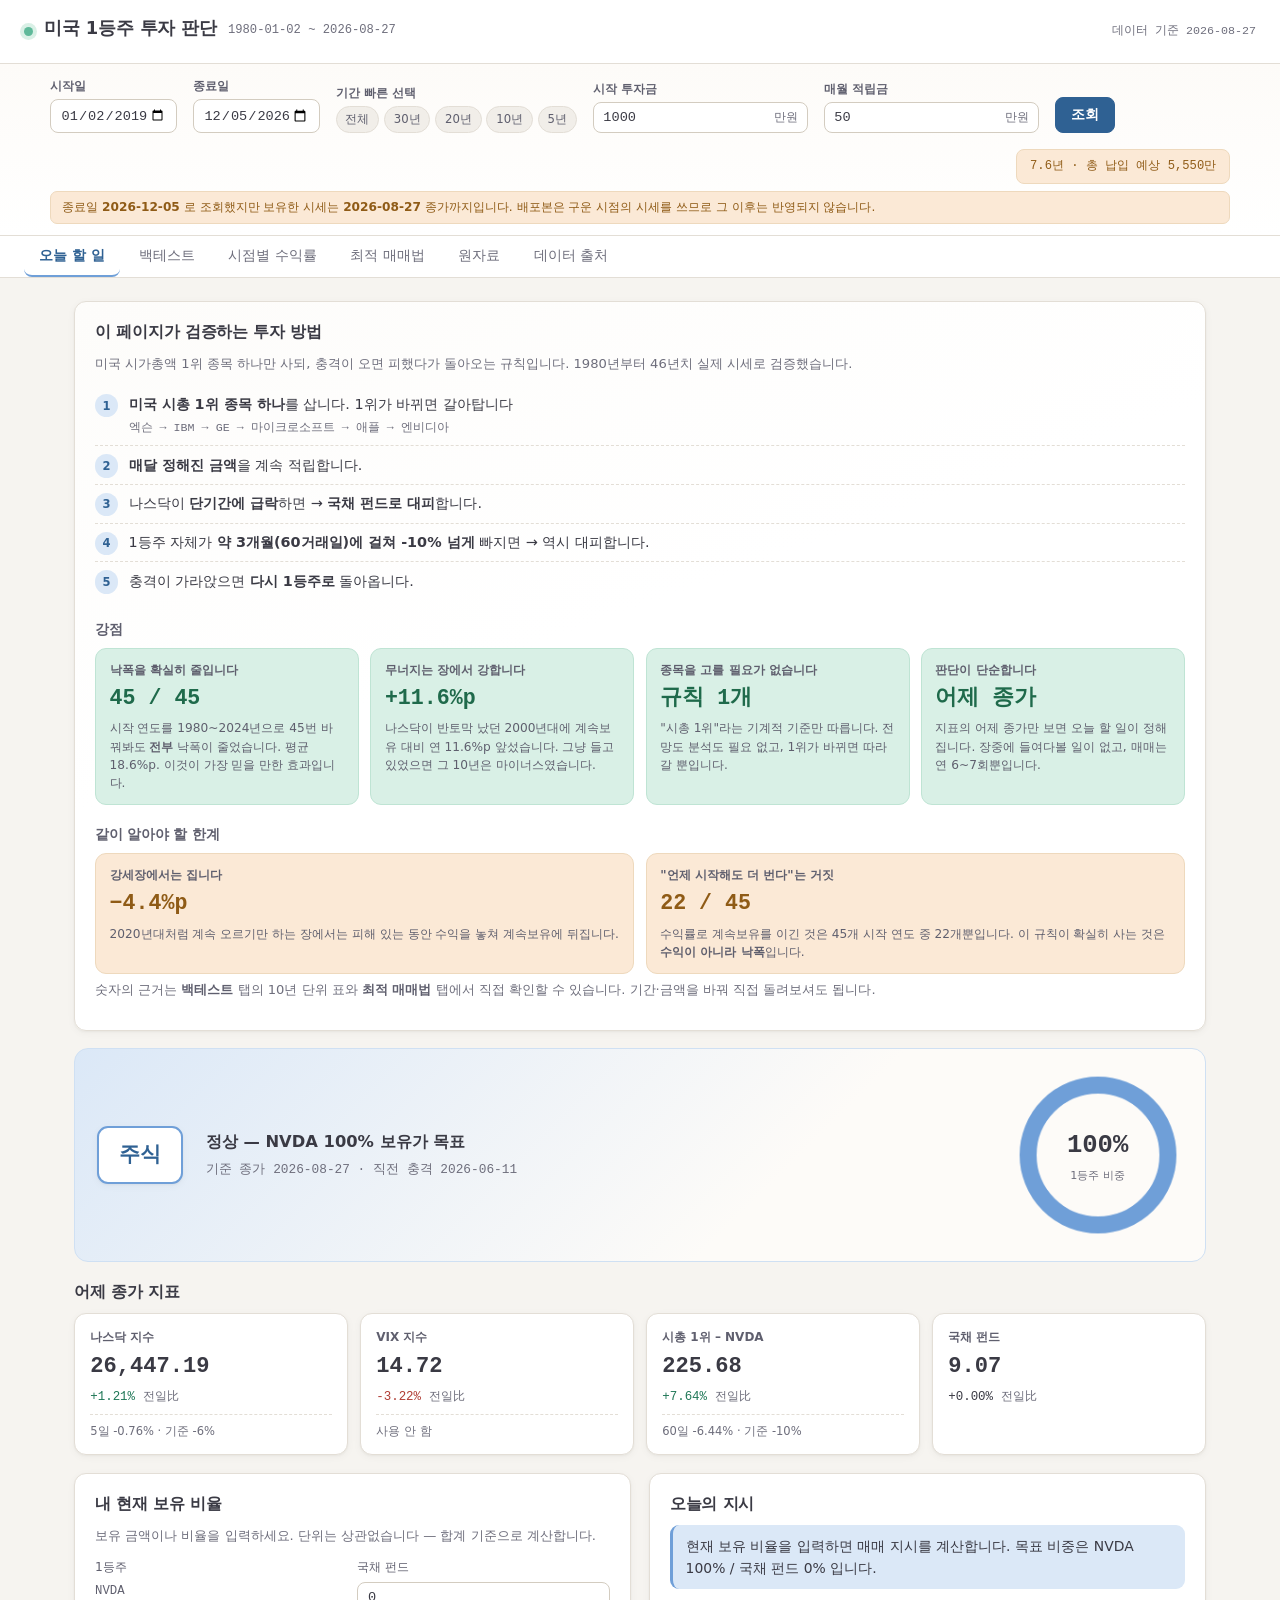
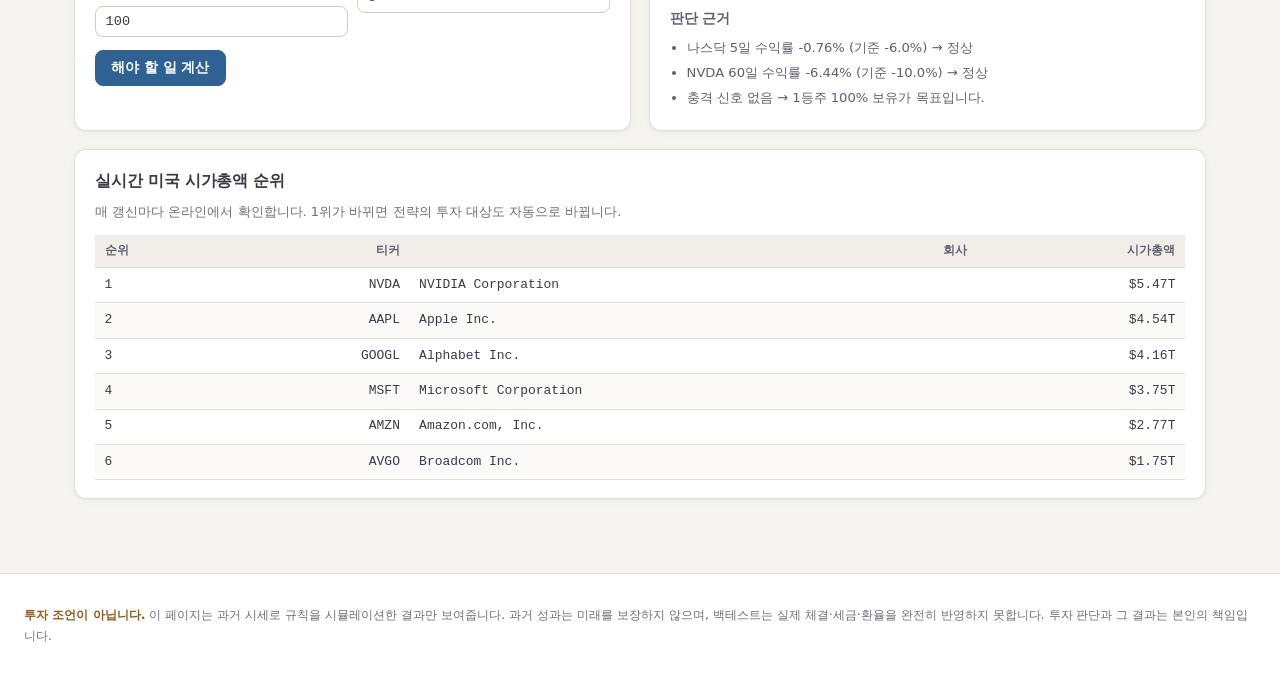
==== commit 8590edfb: "원자료 머리글·날짜 열 고정 · 종료일 기본값을 오늘로 + 조회 원자료 표 고정 - 표에 자체 스크롤 박스(max-height 72vh)를 주고 머리글 두 줄을 sticky 로 고" ====
--- a/docs/index.html
+++ b/docs/index.html
@@ -40,8 +40,13 @@
       <div class="unit"><input type="number" id="gInitial" min="0" step="10" value="1000"><em>만원</em></div></label>
     <label class="setField"><span>매월 적립금</span>
       <div class="unit"><input type="number" id="gMonthly" min="0" step="10" value="50"><em>만원</em></div></label>
+    <div class="setField" style="min-width:auto">
+      <span>&nbsp;</span>
+      <button id="btnQuery" class="primary">조회</button>
+    </div>
     <div class="setSummary" id="setSummary">–</div>
   </div>
+  <div class="dataNote" id="dataNote"></div>
 </div>
 
 <nav class="tabs">
@@ -335,7 +340,7 @@
       <span class="dot-sig t"></span>붉은 행 = <b>1등주 급락 신호</b>.
       신호는 위쪽 매매 규칙 설정을 따릅니다.
     </p>
-    <div class="scroll"><table class="tbl" id="rawTable"></table></div>
+    <div class="scroll rawScroll"><table class="tbl rawTbl" id="rawTable"></table></div>
     <div class="pager" id="rawPager"></div>
   </div>
 </section>
--- a/docs/style.css
+++ b/docs/style.css
@@ -352,3 +352,44 @@
   display:flex; align-items:center; justify-content:center;
 }
 .steps .note{display:block; font-size:.76rem; color:var(--fg3); margin-top:.15rem}
+
+/* ── 원자료 표: 머리글과 날짜 열 고정 ──────────────────────────
+   표가 자체 스크롤 박스를 가져야 sticky 가 페이지가 아니라 표 안에서
+   먹습니다. 머리글이 두 줄이라 둘째 줄의 top 은 첫 줄 높이만큼 내려야
+   하는데, 그 높이는 렌더 후에야 알 수 있어 JS 가 --rawHead1 로 넣습니다. */
+.rawScroll{
+  max-height:72vh; overflow:auto;
+  border:1px solid var(--line); border-radius:9px;
+}
+.rawTbl{border-collapse:separate; border-spacing:0}
+.rawTbl th,.rawTbl td{border-bottom:1px solid var(--line)}
+
+.rawTbl thead tr:first-child th{position:sticky; top:0; z-index:3}
+.rawTbl thead tr:nth-child(2) th{
+  position:sticky; top:var(--rawHead1,26px); z-index:3;
+  background:var(--bg3);
+}
+/* 머리글 배경이 비치면 밑의 숫자가 겹쳐 보입니다 */
+.rawTbl thead th{background:var(--bg3)}
+.rawTbl thead tr:first-child th.grp.nq{background:var(--accent-soft)}
+.rawTbl thead tr:first-child th.grp.vx{background:var(--shelter-soft)}
+.rawTbl thead tr:first-child th.grp.ld{background:var(--accent2-soft)}
+.rawTbl thead tr:first-child th.grp.bd{background:#e8f0ea}
+
+/* 가로로 밀어도 날짜는 남아 있어야 어느 날 값인지 알 수 있습니다 */
+.rawTbl th:first-child,.rawTbl td:first-child{
+  position:sticky; left:0; z-index:2; background:var(--bg2);
+  box-shadow:1px 0 0 var(--line);
+}
+.rawTbl tbody tr:nth-child(even) td:first-child{background:#fbfaf8}
+.rawTbl tbody tr:hover td:first-child{background:var(--accent-soft)}
+.rawTbl tr.sig td:first-child{background:var(--down-soft)}
+.rawTbl thead th:first-child{z-index:4}
+
+.setSummary.stale{background:var(--warn-soft); border-color:#eed9bd; color:var(--warn-ink)}
+.dataNote{
+  max-width:1180px; margin:.45rem auto 0; font-size:.76rem; color:var(--warn-ink);
+  background:var(--warn-soft); border:1px solid #eed9bd; border-radius:7px;
+  padding:.35rem .7rem;
+}
+.dataNote:empty{display:none}
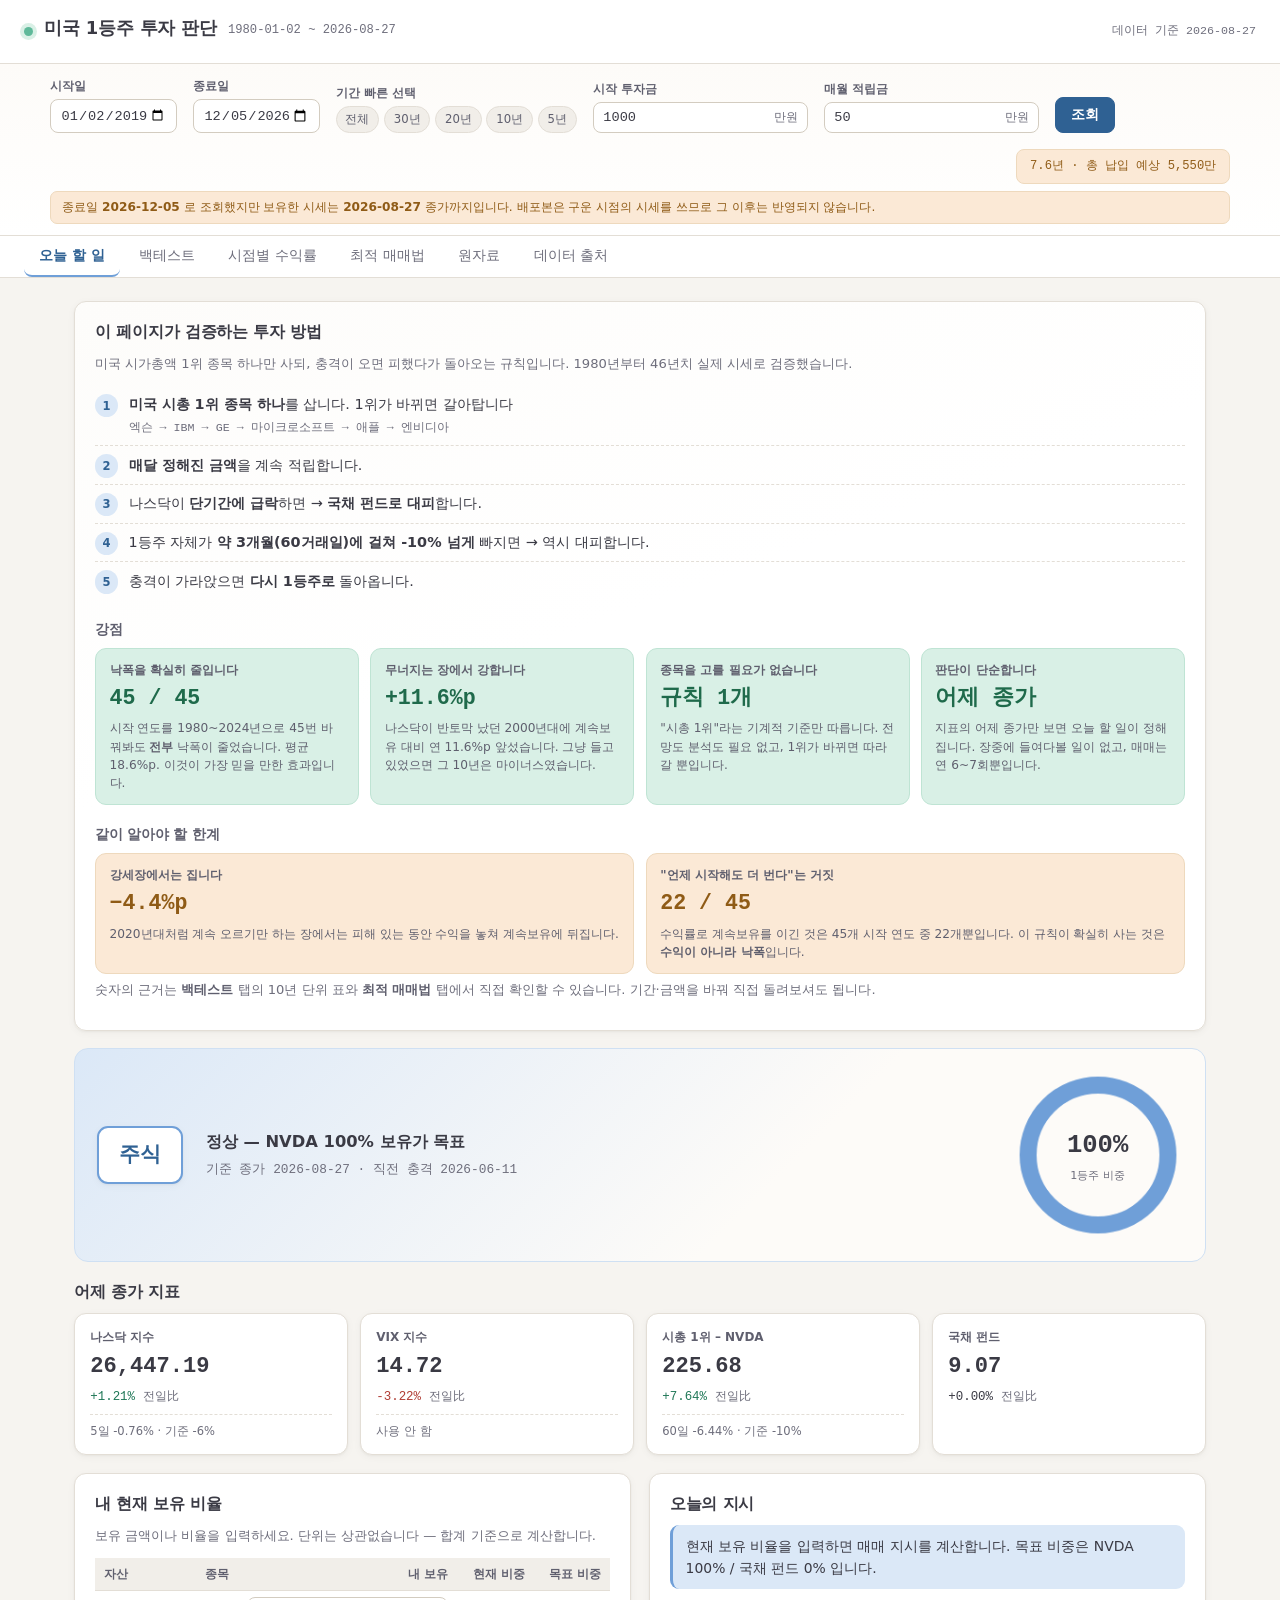
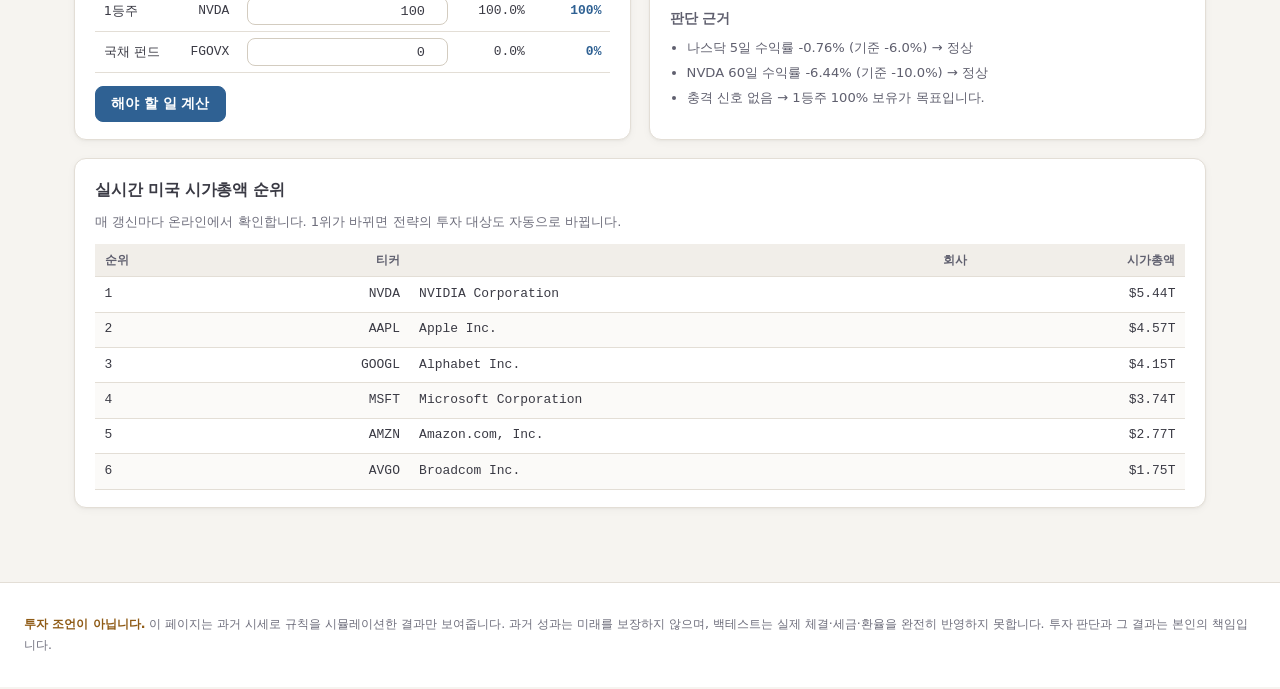
==== commit 93a519f5: "매매 내역에 체결가·비중·누적 손익률 · 보유 입력을 한 표로 매매 내역 (백테스트 탭) - 엔진이 체결 시점의 사실을 그대로 남기도록 했습니다: 매수/매도 구분, 그날 체결에  " ====
--- a/docs/index.html
+++ b/docs/index.html
@@ -144,12 +144,27 @@
     <div class="box">
       <h2>내 현재 보유 비율</h2>
       <p class="hint">보유 금액이나 비율을 입력하세요. 단위는 상관없습니다 — 합계 기준으로 계산합니다.</p>
-      <div class="holdRow two">
-        <label>1등주 <span id="holdLeaderName" class="mono"></span>
-          <input type="number" id="hStock" value="100" min="0" step="any"></label>
-        <label>국채 펀드
-          <input type="number" id="hBond" value="0" min="0" step="any"></label>
-      </div>
+      <table class="tbl holdTbl">
+        <thead><tr>
+          <th>자산</th><th>종목</th><th>내 보유</th><th>현재 비중</th><th>목표 비중</th>
+        </tr></thead>
+        <tbody>
+          <tr>
+            <td>1등주</td>
+            <td class="mono" id="hStockTicker">–</td>
+            <td><input type="number" id="hStock" value="100" min="0" step="any"></td>
+            <td class="mono" id="hStockCur">–</td>
+            <td class="mono tgt" id="hStockTgt">–</td>
+          </tr>
+          <tr>
+            <td>국채 펀드</td>
+            <td class="mono" id="hBondTicker">–</td>
+            <td><input type="number" id="hBond" value="0" min="0" step="any"></td>
+            <td class="mono" id="hBondCur">–</td>
+            <td class="mono tgt" id="hBondTgt">–</td>
+          </tr>
+        </tbody>
+      </table>
       <button id="btnCalcAction" class="primary">해야 할 일 계산</button>
     </div>
 
@@ -268,6 +283,10 @@
 
   <div class="box">
     <h2>최근 매매 내역</h2>
+    <p class="hint">최근 80건입니다. <b>매매가</b>는 그날 체결에 쓴 종가이고,
+      <b>비중</b>은 매매를 마친 뒤의 자산 배분입니다.
+      <b>누적 손익률</b>은 그 시점까지 넣은 원금 대비 평가액입니다
+      (적립식이라 연 수익률과는 다릅니다).</p>
     <div class="scroll"><table class="tbl" id="tradeTable"></table></div>
   </div>
 </section>
--- a/docs/style.css
+++ b/docs/style.css
@@ -393,3 +393,12 @@
   padding:.35rem .7rem;
 }
 .dataNote:empty{display:none}
+
+/* ── 보유 비율 표 ──────────────────────────────────────────── */
+.holdTbl{margin-bottom:.8rem}
+.holdTbl th,.holdTbl td{padding:.4rem .55rem}
+.holdTbl td:first-child,.holdTbl th:first-child{text-align:left; font-family:inherit}
+.holdTbl input{padding:.32rem .45rem; text-align:right; min-width:5.5rem}
+.holdTbl .tgt{font-weight:700; color:var(--accent-ink)}
+.holdTbl tbody tr:nth-child(even){background:transparent}
+.holdTbl tbody tr:hover{background:var(--bg3)}
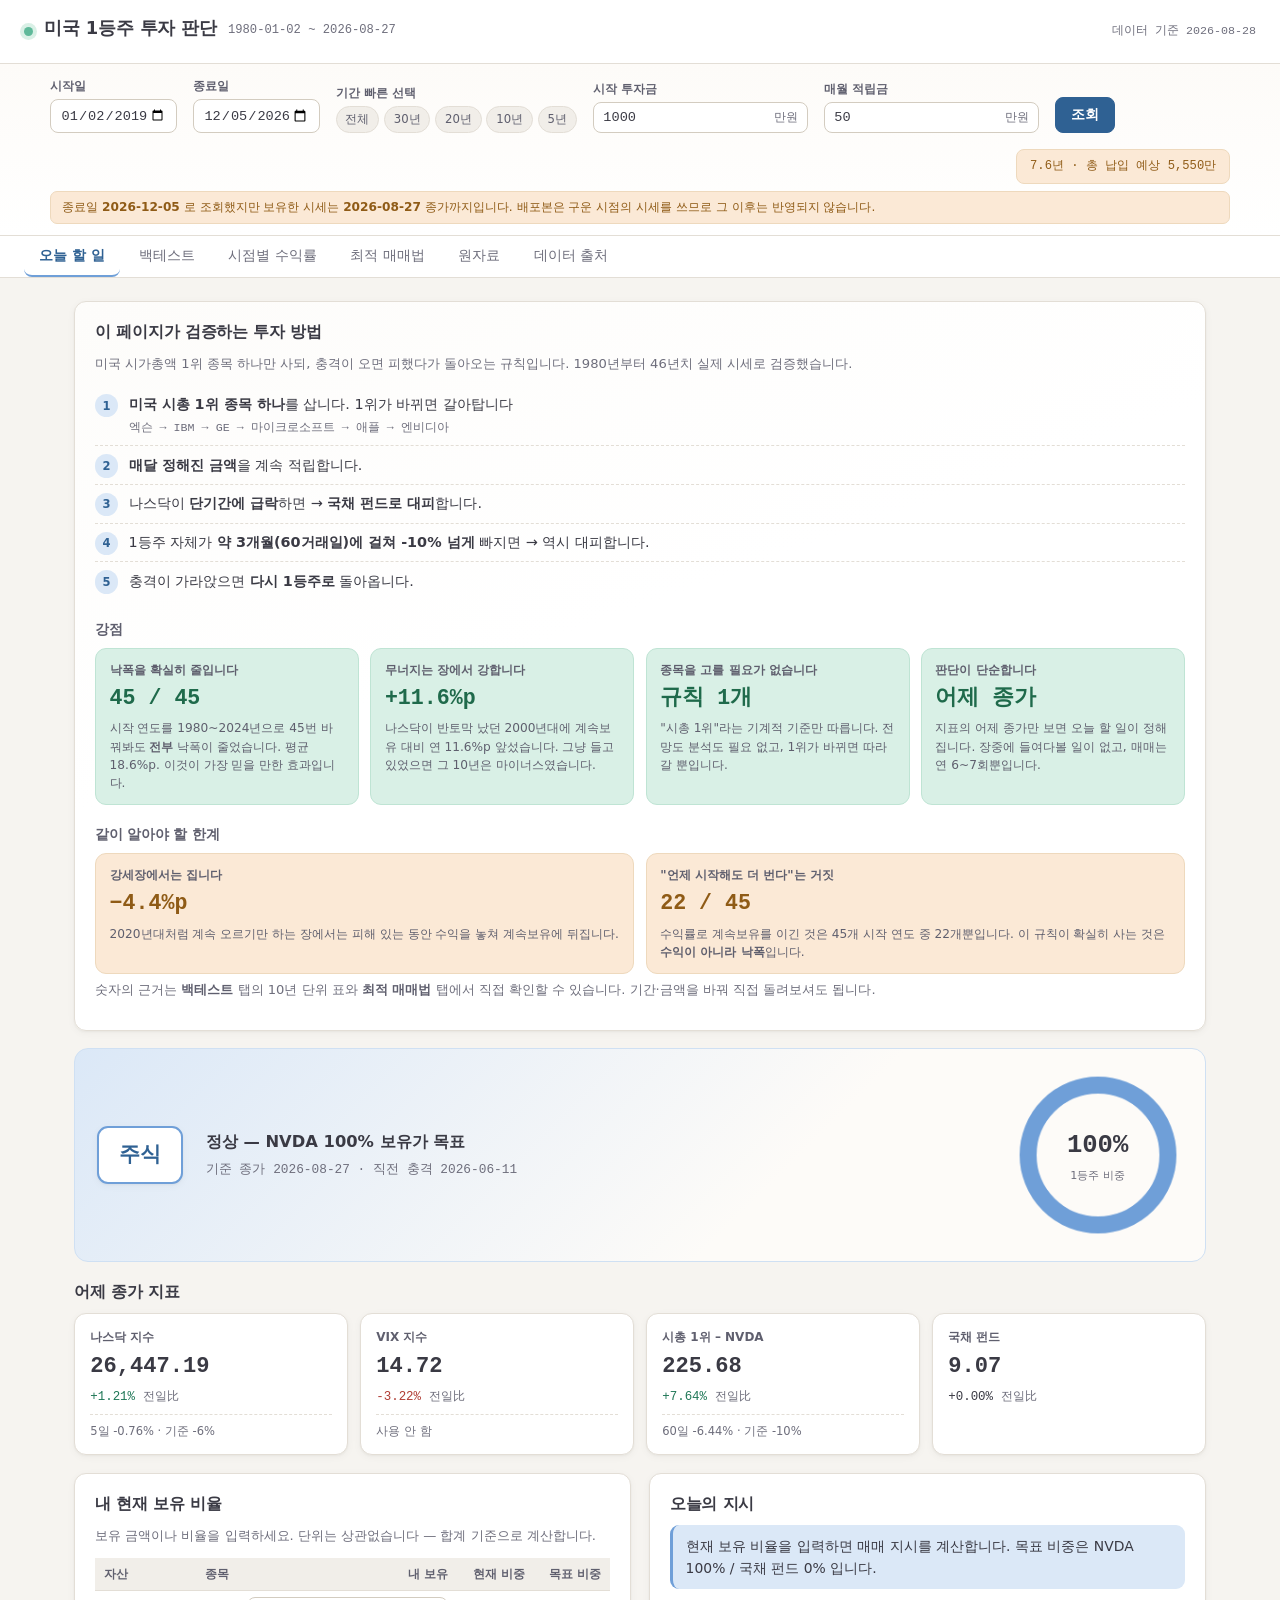
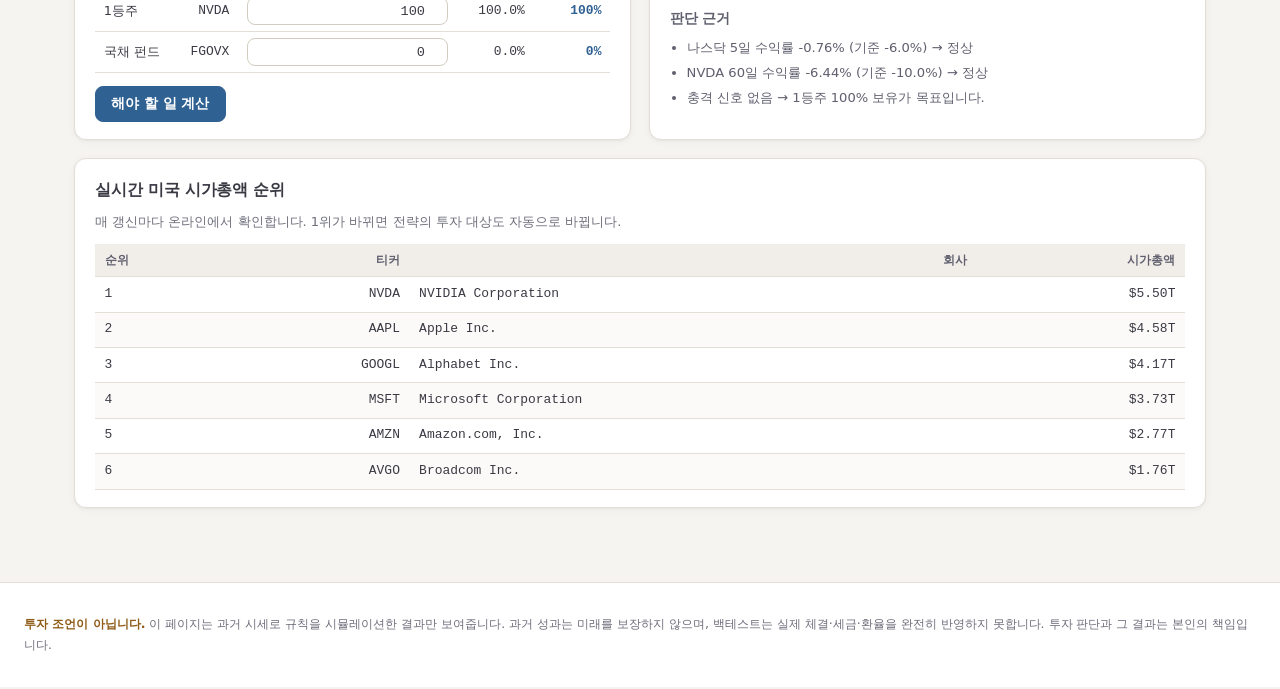
==== commit 237605bc: "데이터 출처: 회피자산 대안 검토 기록 추가 "1등주가 빠질 때 국채 말고 보완해 줄 자산이 있는가" 를 확인한 결과를 금 펀드 사례와 같은 방식으로 남깁니다. 원자재·통화·인버스" ====
--- a/docs/index.html
+++ b/docs/index.html
@@ -381,6 +381,11 @@
     <p class="hint">한때 넣었다가 검증 후 제외한 데이터입니다. 왜 뺐는지 남겨 둡니다.</p>
     <div id="removedBox"></div>
   </div>
+
+  <div class="box">
+    <h2>검토했으나 채택하지 않은 회피자산</h2>
+    <div id="reviewedBox"></div>
+  </div>
   <div class="box">
     <h2>시가총액 1위 교체 이력</h2>
     <p class="hint" id="leaderNote"></p>
--- a/docs/style.css
+++ b/docs/style.css
@@ -402,3 +402,13 @@
 .holdTbl .tgt{font-weight:700; color:var(--accent-ink)}
 .holdTbl tbody tr:nth-child(even){background:transparent}
 .holdTbl tbody tr:hover{background:var(--bg3)}
+
+/* ── 검토했으나 채택하지 않은 회피자산 ──────────────────────── */
+.reviewGroup{
+  border-left:3px solid var(--line2); background:var(--bg3);
+  padding:.7rem .9rem; border-radius:0 9px 9px 0; margin:.6rem 0;
+}
+.reviewGroup h4{margin:0 0 .2rem; font-size:.86rem; color:var(--fg)}
+.reviewGroup .tried{margin:0 0 .35rem; font-size:.74rem; color:var(--fg3)}
+.reviewGroup ul{margin:0; padding-left:1.05rem; color:var(--fg2); font-size:.82rem}
+.reviewGroup li{margin-bottom:.28rem}
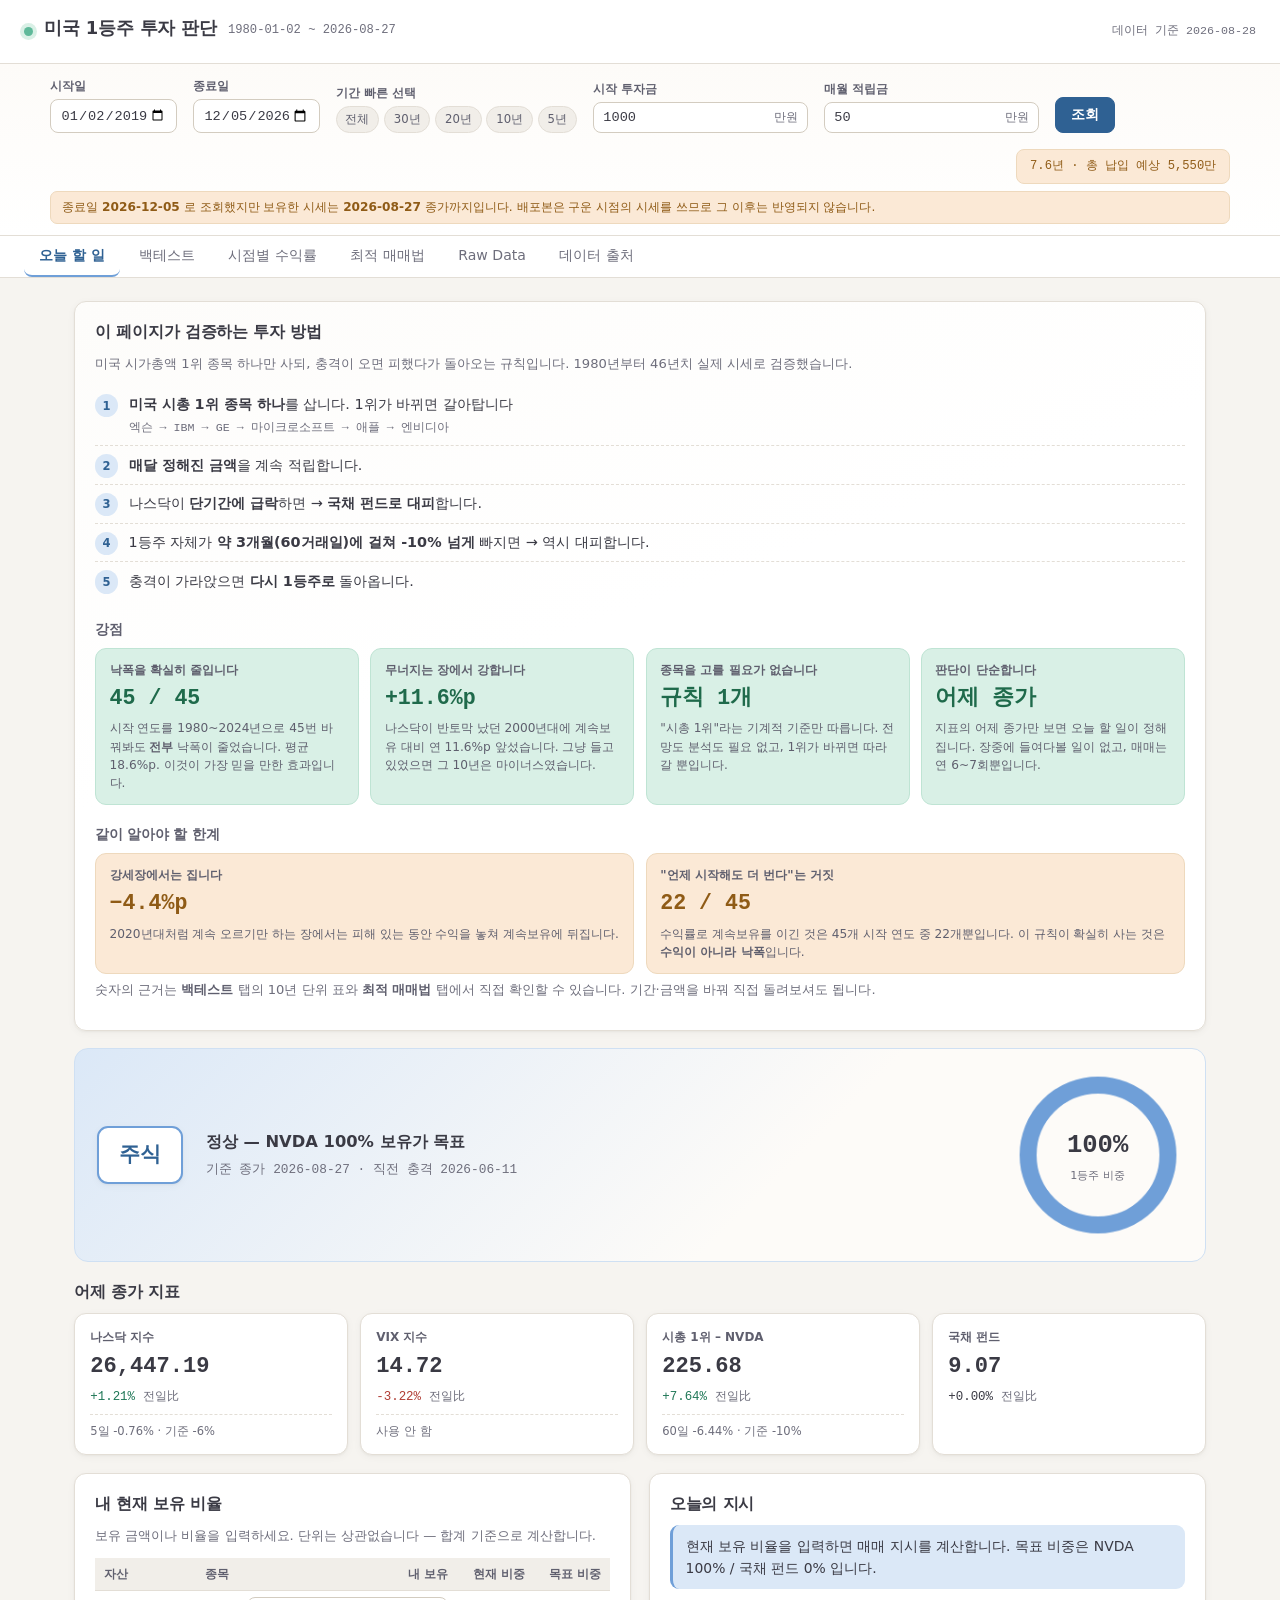
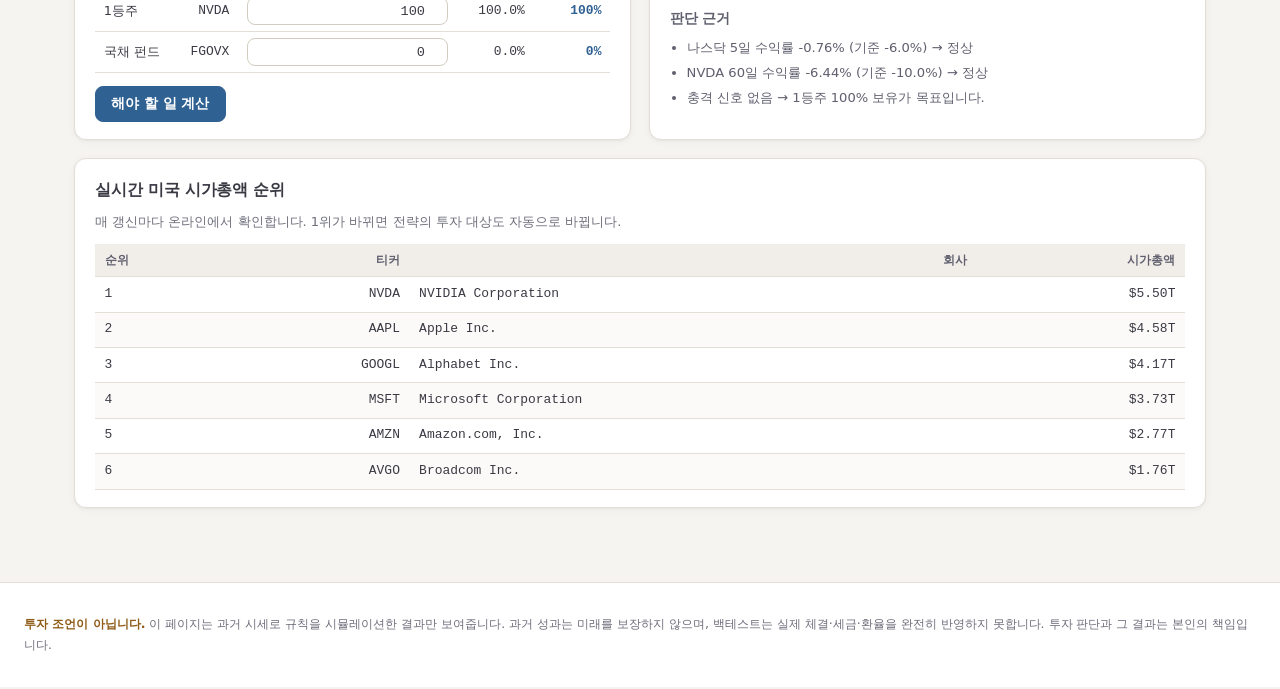
==== commit 0e24149a: "프리셋 성적을 빌드 때 계산 · Raw Data 로 이름 변경 · 머리글 고정 수정 프리셋 성적을 굽는 시점에 계산   config.py 에 손으로 적어 둔 full_cagr / " ====
--- a/docs/index.html
+++ b/docs/index.html
@@ -54,7 +54,7 @@
   <button class="tab" data-tab="backtest">백테스트</button>
   <button class="tab" data-tab="timeline">시점별 수익률</button>
   <button class="tab" data-tab="best">최적 매매법</button>
-  <button class="tab" data-tab="raw">원자료</button>
+  <button class="tab" data-tab="raw">Raw Data</button>
   <button class="tab" data-tab="data">데이터 출처</button>
 </nav>
 
@@ -330,10 +330,10 @@
   </div>
 </section>
 
-<!-- ══════════════════════════════════════ 원자료 ═════════════════════════ -->
+<!-- ═════════════════════════════════════ Raw Data ════════════════════════ -->
 <section class="panel" id="tab-raw">
   <div class="box">
-    <h2>날짜별 지표 원자료</h2>
+    <h2>Raw Data — 날짜별 지표</h2>
     <p class="hint">모든 값은 <b>종가</b> 기준입니다. 각 지표마다 종가 · <b>전일 대비</b> ·
       <b>최고점 대비</b>(그 지표의 역대 최고 종가 대비 몇 % 아래인지)를 보여줍니다.
       1등주는 종목이 바뀌므로 <b>해당 종목 자신의 기록</b>에 대해 계산합니다.
--- a/docs/style.css
+++ b/docs/style.css
@@ -353,10 +353,11 @@
 }
 .steps .note{display:block; font-size:.76rem; color:var(--fg3); margin-top:.15rem}
 
-/* ── 원자료 표: 머리글과 날짜 열 고정 ──────────────────────────
+/* ── Raw Data 표: 머리글과 날짜 열 고정 ────────────────────────
    표가 자체 스크롤 박스를 가져야 sticky 가 페이지가 아니라 표 안에서
    먹습니다. 머리글이 두 줄이라 둘째 줄의 top 은 첫 줄 높이만큼 내려야
-   하는데, 그 높이는 렌더 후에야 알 수 있어 JS 가 --rawHead1 로 넣습니다. */
+   하는데, 그 높이는 렌더 후에야 알 수 있어 app.js 의 syncRawHead() 가
+   --rawHead1 로 넣습니다 (첫 줄만 재야 합니다 — 거기 주석 참고). */
 .rawScroll{
   max-height:72vh; overflow:auto;
   border:1px solid var(--line); border-radius:9px;
